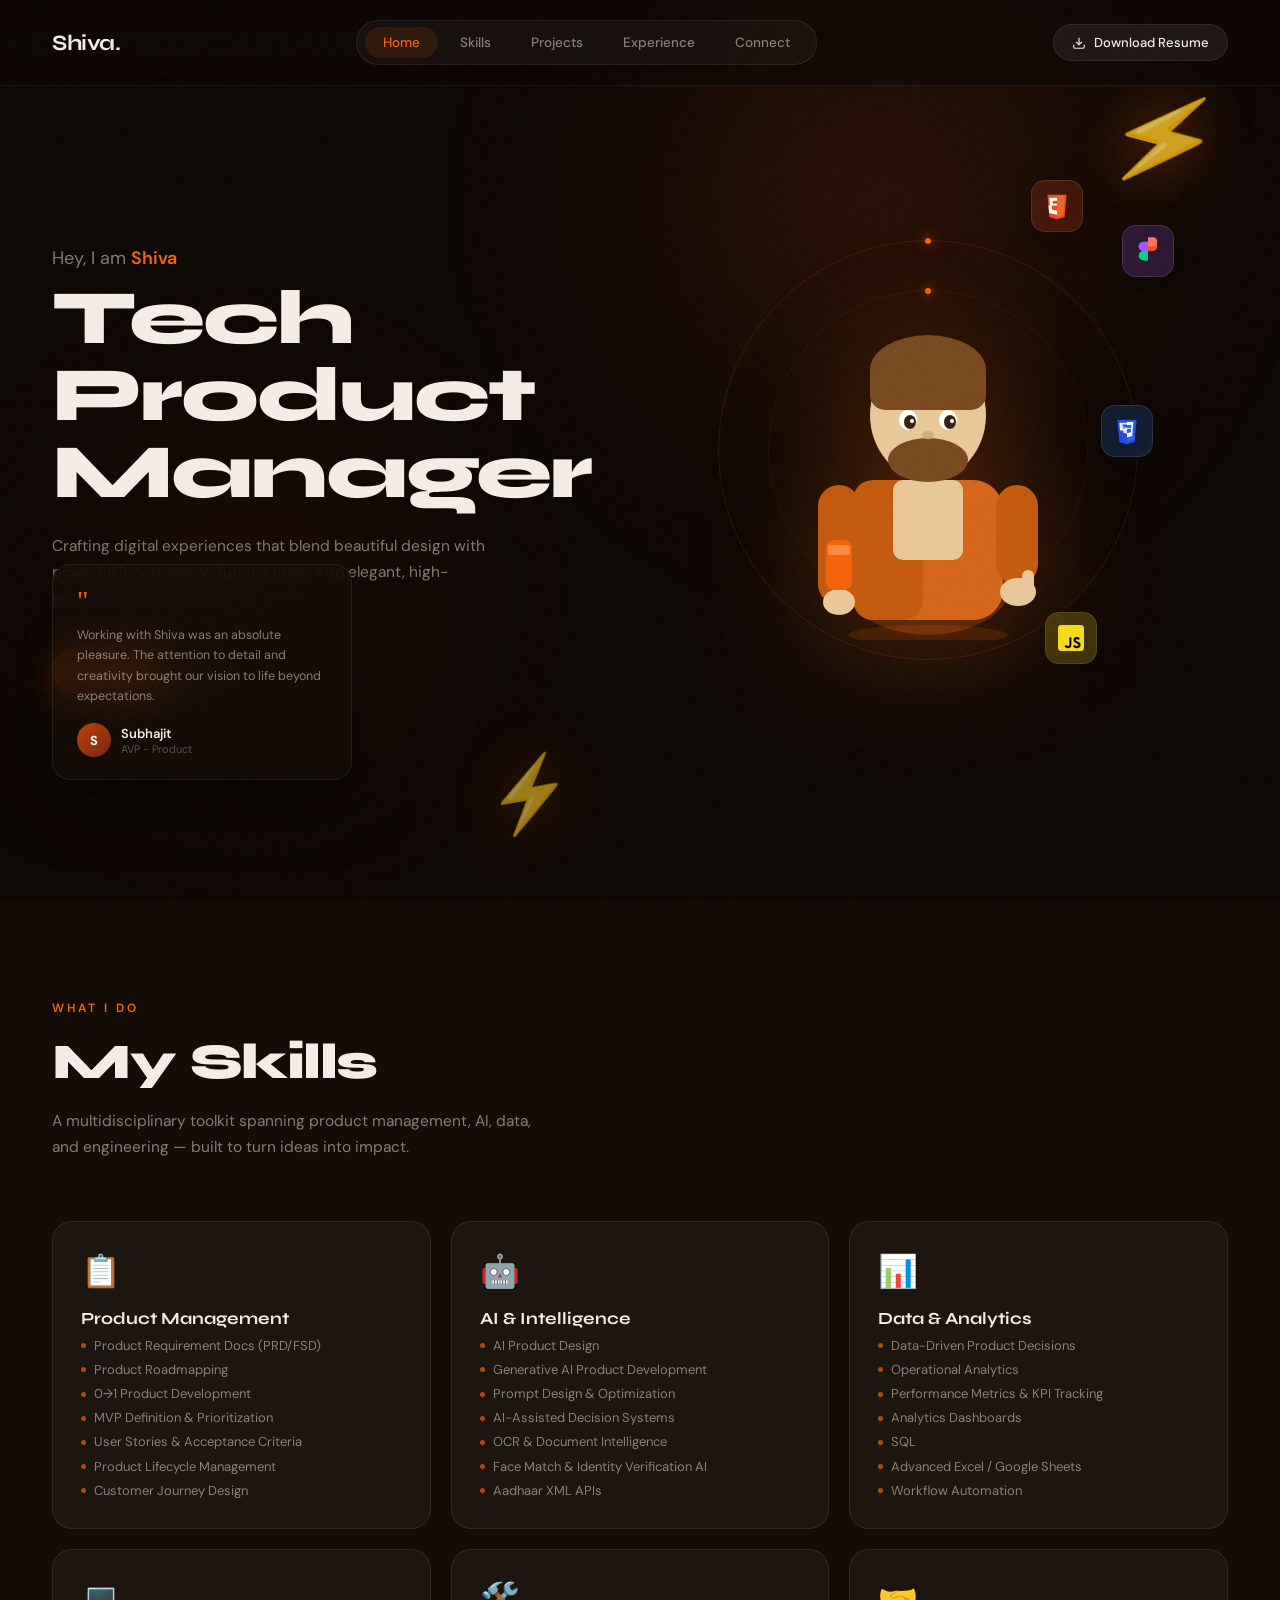
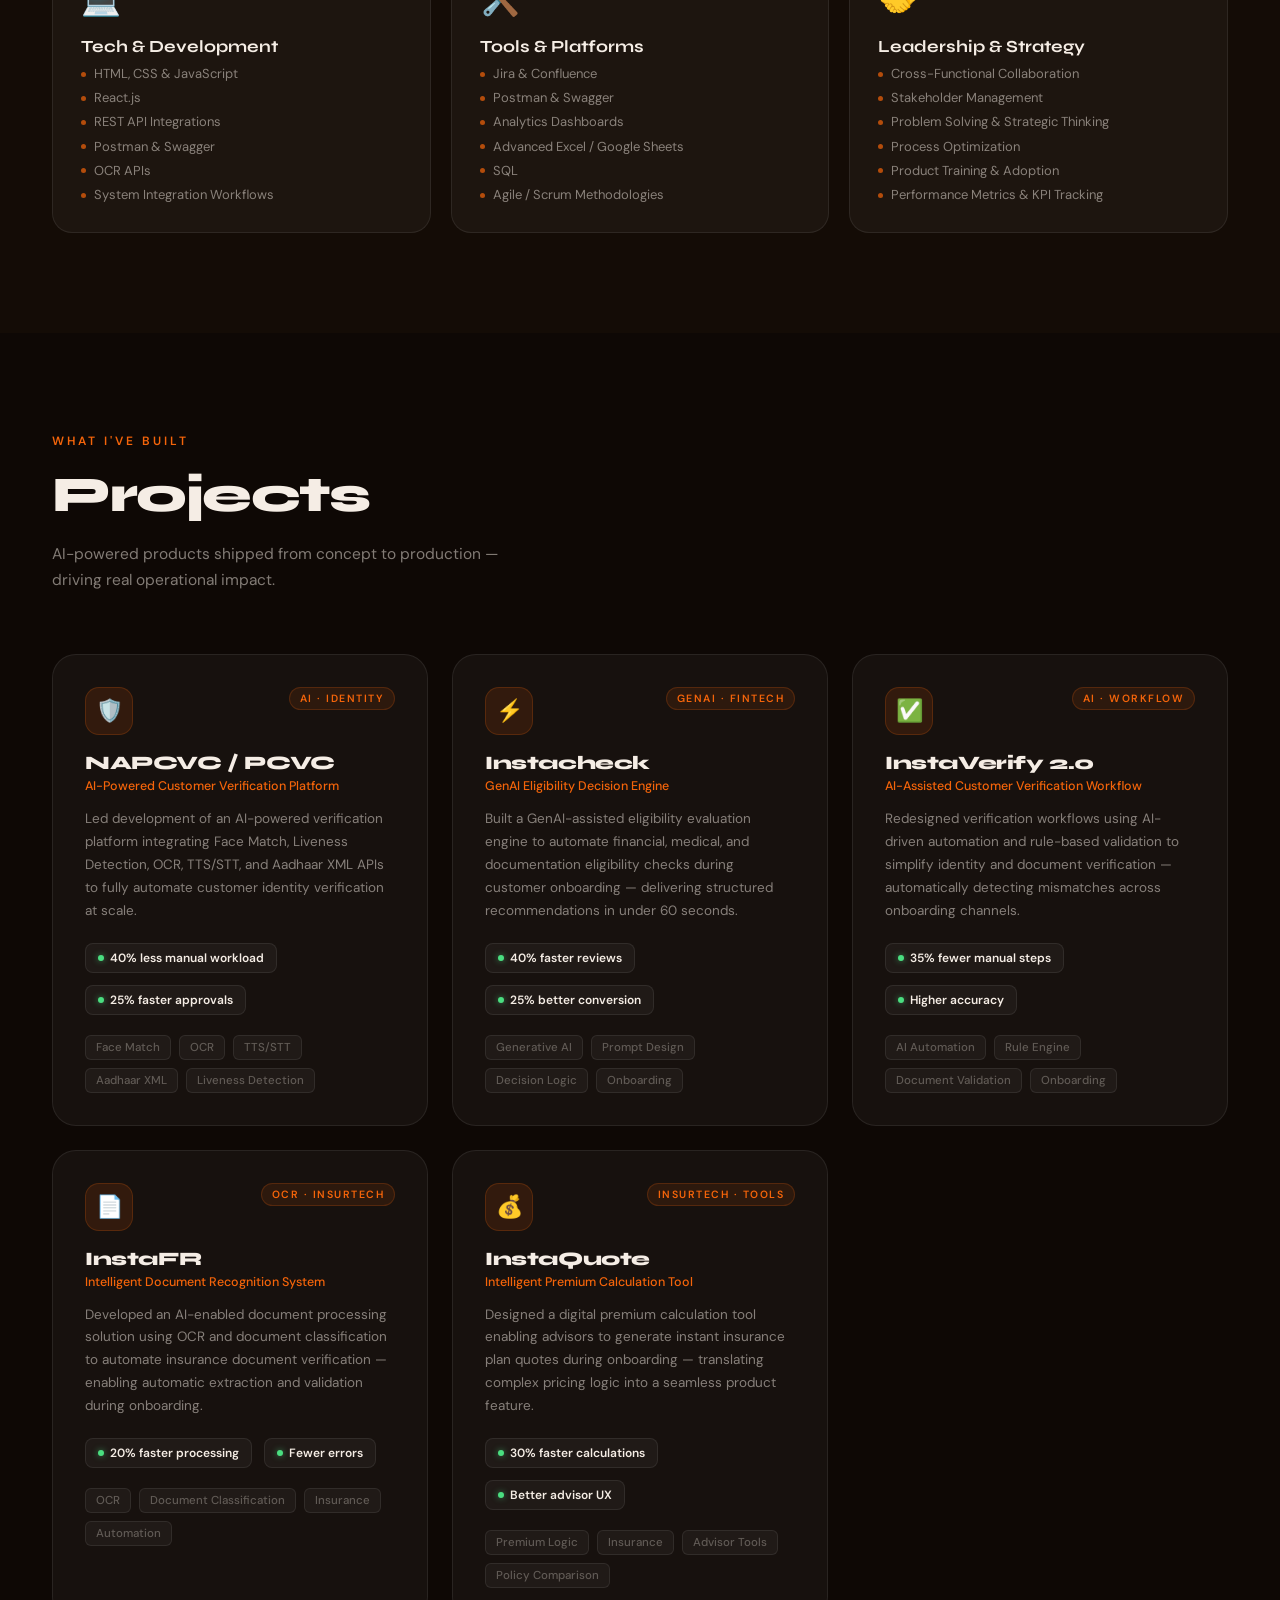
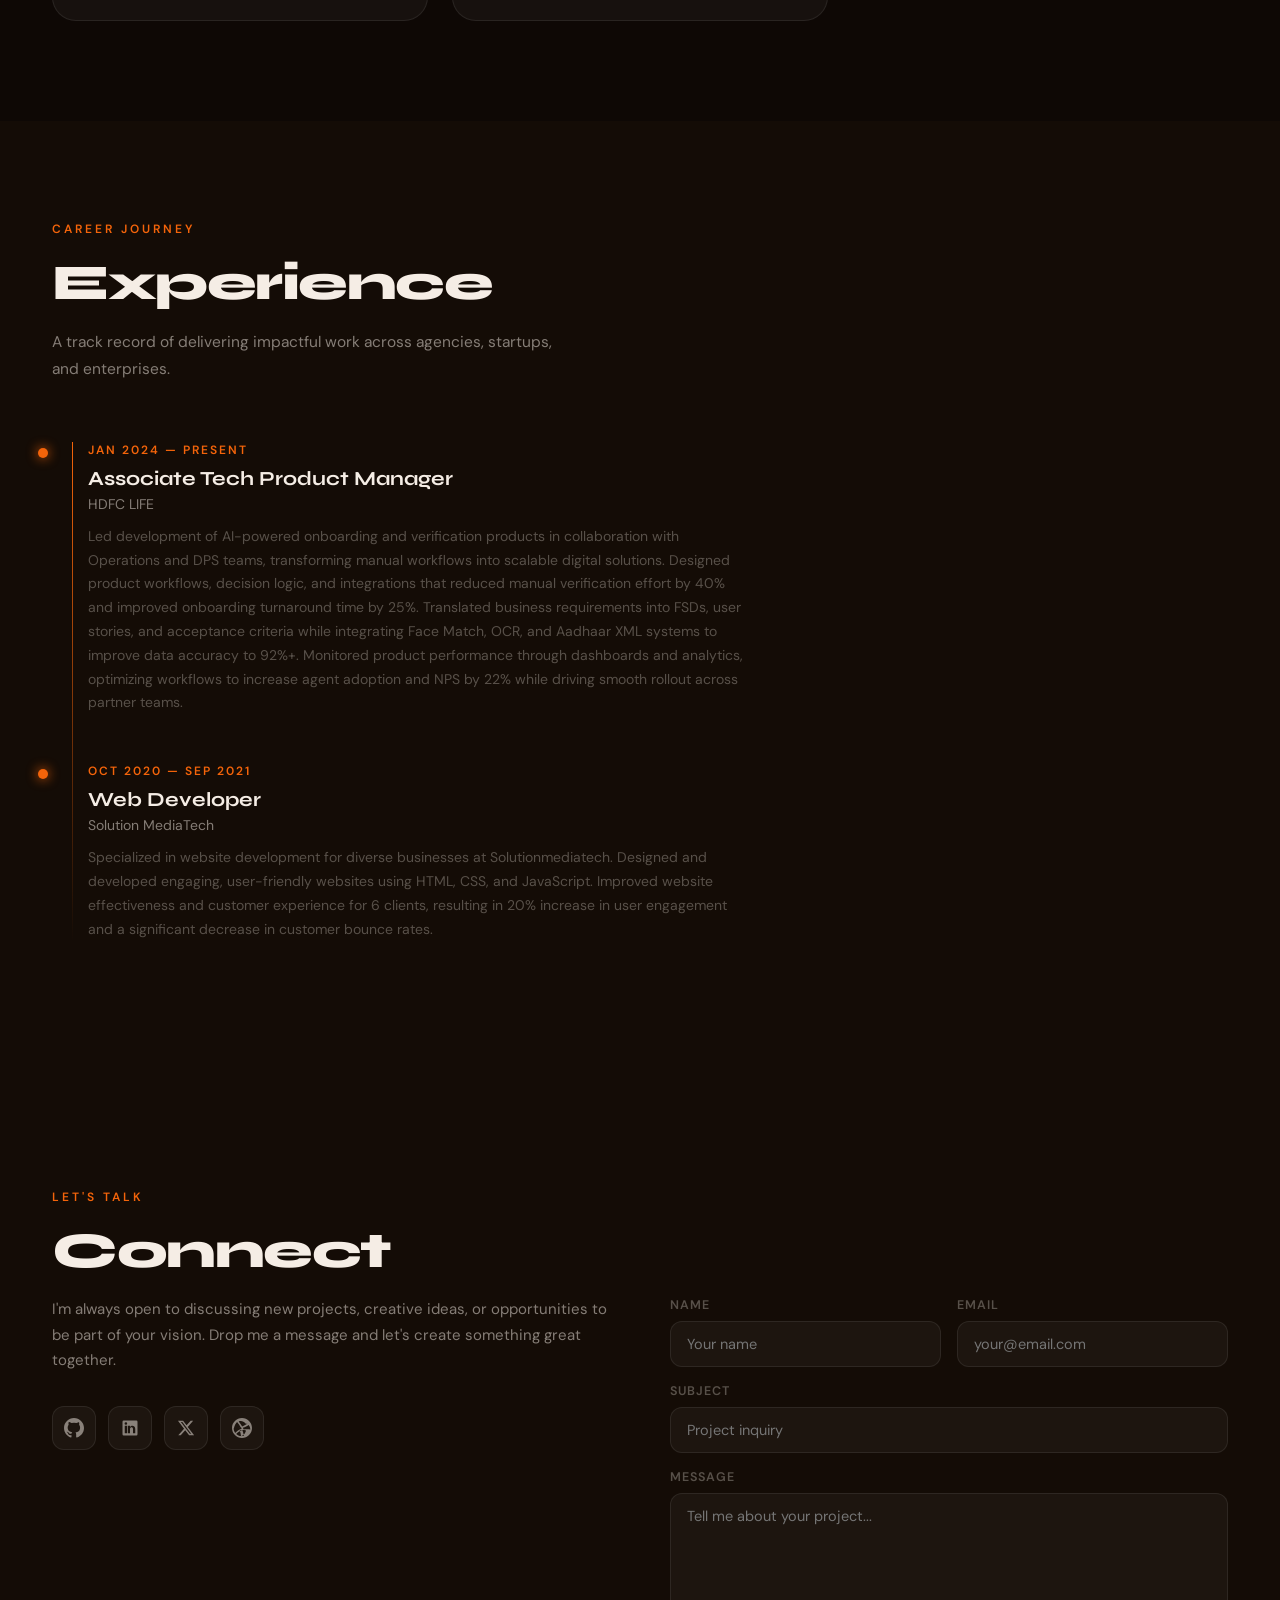
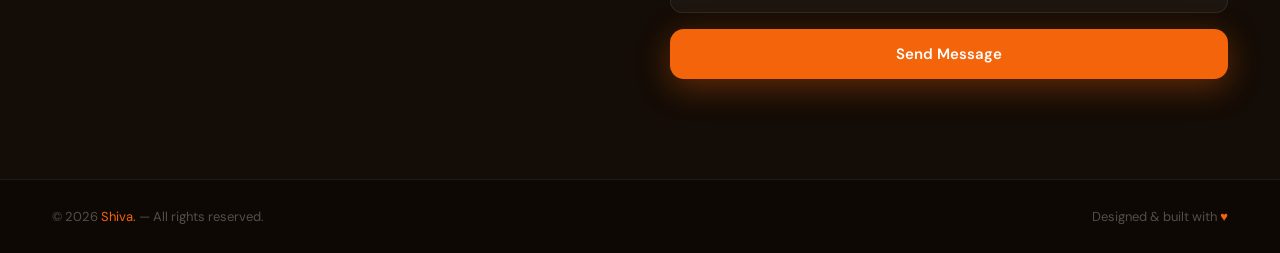
==== index.html @ 5d82338b "Updated green color theme" ====
<!DOCTYPE html>
<html lang="en">
<head>
<meta charset="UTF-8">
<meta name="viewport" content="width=device-width, initial-scale=1.0">
<title>Shiva — Tech Product Manager</title>
<link href="https://fonts.googleapis.com/css2?family=Syne:wght@400;500;600;700;800&family=DM+Sans:ital,wght@0,300;0,400;0,500;1,300&display=swap" rel="stylesheet">
<link rel="stylesheet" href="style.css">
</head>
<body>

<!-- BG Glows -->
<div class="bg-glow bg-glow-1"></div>
<div class="bg-glow bg-glow-2"></div>

<!-- NAV -->
<nav>
  <div class="nav-logo">Shiva.</div>
  <div class="nav-links">
    <a href="#home" class="active">Home</a>
    <a href="#skills">Skills</a>
    <a href="#projects">Projects</a>
    <a href="#experience">Experience</a>
    <a href="#connect">Connect</a>
  </div>
  <a href="#" class="nav-cta">
    <svg viewBox="0 0 24 24" fill="none" stroke="currentColor" stroke-width="2"><path d="M21 15v4a2 2 0 01-2 2H5a2 2 0 01-2-2v-4"/><polyline points="7 10 12 15 17 10"/><line x1="12" y1="15" x2="12" y2="3"/></svg>
    Download Resume
  </a>
</nav>

<!-- HERO -->
<section id="home">
  <div class="hero-content">
    <p class="hero-greeting">Hey, I am <span>Shiva</span></p>
    <h1 class="hero-title">Tech Product Manager<br></h1>
    <p class="hero-desc">Crafting digital experiences that blend beautiful design with powerful functionality. Turning ideas into elegant, high-performance web solutions.</p>
    <div class="hero-btns">
      <a href="#connect" class="btn-primary">Hire me</a>
      <a href="mailto:Shiva@example.com" class="btn-icon">
        <svg width="18" height="18" viewBox="0 0 24 24" fill="none" stroke="currentColor" stroke-width="2"><path d="M4 4h16c1.1 0 2 .9 2 2v12c0 1.1-.9 2-2 2H4c-1.1 0-2-.9-2-2V6c0-1.1.9-2 2-2z"/><polyline points="22,6 12,13 2,6"/></svg>
      </a>
    </div>
  </div>

  <!-- Testimonial -->
  <div class="testimonial-card">
    <div class="quote-icon">"</div>
    <p>Working with Shiva was an absolute pleasure. The attention to detail and creativity brought our vision to life beyond expectations.</p>
    <div class="testimonial-author">
      <div class="author-avatar">S</div>
      <div class="author-info">
        <div class="name">Subhajit</div>
        <div class="role">AVP - Product</div>
      </div>
    </div>
  </div>

  <!-- Visual Right Side -->
  <div class="hero-visual">
    <div class="avatar-ring"></div>
    <div class="avatar-ring avatar-ring-2"></div>

    <div class="tech-badge tech-html" title="HTML5">
      <svg width="28" height="28" viewBox="0 0 32 32" fill="none"><path d="M5 3l2.3 25.7L16 31l8.7-2.3L27 3H5z" fill="#E44D26"/><path d="M16 28.4l7-1.9 2-22.5H16v24.4z" fill="#F16529"/><path d="M16 13.5H11.2l-.3-3.5H16V6.5H7.2l.8 9h8v-2zm0 8l-5.8-1.6-.4-4.4H6.3l.7 8.5L16 26v-4.5z" fill="#fff"/></svg>
    </div>
    <div class="tech-badge tech-css" title="CSS3">
      <svg width="28" height="28" viewBox="0 0 32 32" fill="none"><path d="M5 3l2.3 25.7L16 31l8.7-2.3L27 3H5z" fill="#264DE4"/><path d="M16 28.4l7-1.9 2-22.5H16v24.4z" fill="#2965F1"/><path d="M16 13.5h4.8l-.4 4-4.4 1.2v4.5l5.8-1.6 1.5-16H16v3.5h4.8l.3 3.5H16v1.4z" fill="#fff"/><path d="M16 6.5H7.2l.8 9H16V12H11.2l-.3-3.5H16V6.5zm0 7H11.5l.4 4.4L16 19v-4l-4.4-1.2.4-4 1.2 4z" fill="#ebebeb"/></svg>
    </div>
    <div class="tech-badge tech-js" title="JavaScript">
      <svg width="26" height="26" viewBox="0 0 32 32" fill="none"><rect width="32" height="32" rx="4" fill="#F7DF1E"/><path d="M20.5 24.2c.6 1 1.4 1.7 2.7 1.7 1.2 0 1.9-.6 1.9-1.3 0-.9-.8-1.2-2-1.8l-.7-.3c-2-.9-3.3-2-3.3-4.2 0-2 1.6-3.6 4-3.6 1.7 0 3 .6 3.9 2.2l-2.1 1.4c-.5-.9-1-.9-1.8-.9-.8 0-1.3.5-1.3 1.1 0 .8.5 1.1 1.7 1.6l.7.3c2.3 1 3.6 2 3.6 4.3 0 2.4-1.9 3.8-4.4 3.8-2.5 0-4.1-1.2-4.9-2.8l2-1.5zm-9.8.2c.4.8.8 1.4 1.8 1.4.9 0 1.5-.4 1.5-1.8V15h2.5v9.2c0 3-1.8 4.3-4.3 4.3-2.3 0-3.7-1.2-4.3-2.7l2.8-1.1z" fill="#000"/></svg>
    </div>
    <div class="tech-badge tech-figma" title="Figma">
      <svg width="22" height="28" viewBox="0 0 38 57" fill="none"><path d="M19 28.5A9.5 9.5 0 1128.5 19 9.5 9.5 0 0119 28.5z" fill="#1ABCFE"/><path d="M9.5 47.5A9.5 9.5 0 019.5 28.5h9.5V47.5A9.5 9.5 0 019.5 47.5z" fill="#0ACF83"/><path d="M9.5 28.5A9.5 9.5 0 019.5 9.5h9.5V28.5H9.5z" fill="#A259FF"/><path d="M19 9.5h9.5a9.5 9.5 0 110 19H19V9.5z" fill="#F24E1E"/><path d="M19 .5h9.5a9.5 9.5 0 110 19H19V.5z" fill="#FF7262"/></svg>
    </div>

    <!-- SVG Person -->
    <div class="avatar-placeholder">
      <svg class="person-svg" viewBox="0 0 260 380" fill="none" xmlns="http://www.w3.org/2000/svg">
        <ellipse cx="130" cy="320" rx="85" ry="55" fill="#C45A10" opacity=".3"/>
        <rect x="55" y="220" width="150" height="140" rx="30" fill="#D4661A"/>
        <rect x="55" y="220" width="70" height="140" rx="20" fill="#C45A10"/>
        <rect x="95" y="220" width="70" height="80" rx="10" fill="#E8C89A"/>
        <ellipse cx="130" cy="155" rx="58" ry="65" fill="#E8C89A"/>
        <ellipse cx="130" cy="110" rx="58" ry="35" fill="#7A4A20"/>
        <rect x="72" y="100" width="116" height="50" rx="15" fill="#7A4A20"/>
        <ellipse cx="130" cy="200" rx="40" ry="22" fill="#7A4A20"/>
        <ellipse cx="110" cy="160" rx="9" ry="10" fill="#fff"/>
        <ellipse cx="150" cy="160" rx="9" ry="10" fill="#fff"/>
        <ellipse cx="112" cy="162" rx="6" ry="7" fill="#3A2010"/>
        <ellipse cx="152" cy="162" rx="6" ry="7" fill="#3A2010"/>
        <ellipse cx="114" cy="161" rx="2" ry="2" fill="#fff"/>
        <ellipse cx="154" cy="161" rx="2" ry="2" fill="#fff"/>
        <path d="M108 185 Q130 200 152 185" stroke="#7A4A20" stroke-width="3" stroke-linecap="round" fill="none"/>
        <ellipse cx="130" cy="175" rx="6" ry="4" fill="#D4A882"/>
        <rect x="20" y="225" width="42" height="120" rx="21" fill="#C45A10"/>
        <rect x="198" y="225" width="42" height="100" rx="21" fill="#C45A10"/>
        <ellipse cx="220" cy="332" rx="18" ry="14" fill="#E8C89A"/>
        <rect x="224" y="310" width="12" height="26" rx="6" fill="#E8C89A"/>
        <ellipse cx="41" cy="342" rx="16" ry="13" fill="#E8C89A"/>
        <rect x="28" y="280" width="26" height="50" rx="8" fill="#F4640A"/>
        <rect x="30" y="285" width="22" height="10" rx="3" fill="#FF8C45"/>
        <ellipse cx="130" cy="375" rx="80" ry="10" fill="rgba(244,100,10,0.15)"/>
      </svg>
    </div>
  </div>

  <!-- Lightning bolts -->
  <div class="bolt bolt-1">⚡</div>
  <div class="bolt bolt-2">⚡</div>
</section>

<!-- SKILLS -->
<section id="skills">
  <p class="section-label reveal">What I do</p>
  <h2 class="section-title reveal">My Skills</h2>
  <p class="section-desc reveal">A multidisciplinary toolkit spanning product management, AI, data, and engineering — built to turn ideas into impact.</p>

  <div class="skills-grid">

    <div class="skill-card reveal">
      <div class="skill-icon">📋</div>
      <div class="skill-name">Product Management</div>
      <ul class="skill-list">
        <li>Product Requirement Docs (PRD/FSD)</li>
        <li>Product Roadmapping</li>
        <li>0→1 Product Development</li>
        <li>MVP Definition &amp; Prioritization</li>
        <li>User Stories &amp; Acceptance Criteria</li>
        <li>Product Lifecycle Management</li>
        <li>Customer Journey Design</li>
      </ul>
    </div>

    <div class="skill-card reveal">
      <div class="skill-icon">🤖</div>
      <div class="skill-name">AI &amp; Intelligence</div>
      <ul class="skill-list">
        <li>AI Product Design</li>
        <li>Generative AI Product Development</li>
        <li>Prompt Design &amp; Optimization</li>
        <li>AI-Assisted Decision Systems</li>
        <li>OCR &amp; Document Intelligence</li>
        <li>Face Match &amp; Identity Verification AI</li>
        <li>Aadhaar XML APIs</li>
      </ul>
    </div>

    <div class="skill-card reveal">
      <div class="skill-icon">📊</div>
      <div class="skill-name">Data &amp; Analytics</div>
      <ul class="skill-list">
        <li>Data-Driven Product Decisions</li>
        <li>Operational Analytics</li>
        <li>Performance Metrics &amp; KPI Tracking</li>
        <li>Analytics Dashboards</li>
        <li>SQL</li>
        <li>Advanced Excel / Google Sheets</li>
        <li>Workflow Automation</li>
      </ul>
    </div>

    <div class="skill-card reveal">
      <div class="skill-icon">💻</div>
      <div class="skill-name">Tech &amp; Development</div>
      <ul class="skill-list">
        <li>HTML, CSS &amp; JavaScript</li>
        <li>React.js</li>
        <li>REST API Integrations</li>
        <li>Postman &amp; Swagger</li>
        <li>OCR APIs</li>
        <li>System Integration Workflows</li>
      </ul>
    </div>

    <div class="skill-card reveal">
      <div class="skill-icon">🛠️</div>
      <div class="skill-name">Tools &amp; Platforms</div>
      <ul class="skill-list">
        <li>Jira &amp; Confluence</li>
        <li>Postman &amp; Swagger</li>
        <li>Analytics Dashboards</li>
        <li>Advanced Excel / Google Sheets</li>
        <li>SQL</li>
        <li>Agile / Scrum Methodologies</li>
      </ul>
    </div>

    <div class="skill-card reveal">
      <div class="skill-icon">🤝</div>
      <div class="skill-name">Leadership &amp; Strategy</div>
      <ul class="skill-list">
        <li>Cross-Functional Collaboration</li>
        <li>Stakeholder Management</li>
        <li>Problem Solving &amp; Strategic Thinking</li>
        <li>Process Optimization</li>
        <li>Product Training &amp; Adoption</li>
        <li>Performance Metrics &amp; KPI Tracking</li>
      </ul>
    </div>

  </div>
</section>

<!-- PROJECTS -->
<section id="projects">
  <p class="section-label reveal">What I've built</p>
  <h2 class="section-title reveal">Projects</h2>
  <p class="section-desc reveal">AI-powered products shipped from concept to production — driving real operational impact.</p>

  <div class="projects-grid">

    <div class="project-card reveal">
      <div class="project-header">
        <div class="project-icon">🛡️</div>
        <span class="project-badge">AI · Identity</span>
      </div>
      <div class="project-name">NAPCVC / PCVC</div>
      <div class="project-tagline">AI-Powered Customer Verification Platform</div>
      <p class="project-desc">Led development of an AI-powered verification platform integrating Face Match, Liveness Detection, OCR, TTS/STT, and Aadhaar XML APIs to fully automate customer identity verification at scale.</p>
      <div class="project-metrics">
        <div class="metric"><span class="metric-dot"></span>40% less manual workload</div>
        <div class="metric"><span class="metric-dot"></span>25% faster approvals</div>
      </div>
      <div class="project-tags">
        <span class="project-tag">Face Match</span>
        <span class="project-tag">OCR</span>
        <span class="project-tag">TTS/STT</span>
        <span class="project-tag">Aadhaar XML</span>
        <span class="project-tag">Liveness Detection</span>
      </div>
    </div>

    <div class="project-card reveal">
      <div class="project-header">
        <div class="project-icon">⚡</div>
        <span class="project-badge">GenAI · FinTech</span>
      </div>
      <div class="project-name">Instacheck</div>
      <div class="project-tagline">GenAI Eligibility Decision Engine</div>
      <p class="project-desc">Built a GenAI-assisted eligibility evaluation engine to automate financial, medical, and documentation eligibility checks during customer onboarding — delivering structured recommendations in under 60 seconds.</p>
      <div class="project-metrics">
        <div class="metric"><span class="metric-dot"></span>40% faster reviews</div>
        <div class="metric"><span class="metric-dot"></span>25% better conversion</div>
      </div>
      <div class="project-tags">
        <span class="project-tag">Generative AI</span>
        <span class="project-tag">Prompt Design</span>
        <span class="project-tag">Decision Logic</span>
        <span class="project-tag">Onboarding</span>
      </div>
    </div>

    <div class="project-card reveal">
      <div class="project-header">
        <div class="project-icon">✅</div>
        <span class="project-badge">AI · Workflow</span>
      </div>
      <div class="project-name">InstaVerify 2.0</div>
      <div class="project-tagline">AI-Assisted Customer Verification Workflow</div>
      <p class="project-desc">Redesigned verification workflows using AI-driven automation and rule-based validation to simplify identity and document verification — automatically detecting mismatches across onboarding channels.</p>
      <div class="project-metrics">
        <div class="metric"><span class="metric-dot"></span>35% fewer manual steps</div>
        <div class="metric"><span class="metric-dot"></span>Higher accuracy</div>
      </div>
      <div class="project-tags">
        <span class="project-tag">AI Automation</span>
        <span class="project-tag">Rule Engine</span>
        <span class="project-tag">Document Validation</span>
        <span class="project-tag">Onboarding</span>
      </div>
    </div>

    <div class="project-card reveal">
      <div class="project-header">
        <div class="project-icon">📄</div>
        <span class="project-badge">OCR · InsurTech</span>
      </div>
      <div class="project-name">InstaFR</div>
      <div class="project-tagline">Intelligent Document Recognition System</div>
      <p class="project-desc">Developed an AI-enabled document processing solution using OCR and document classification to automate insurance document verification — enabling automatic extraction and validation during onboarding.</p>
      <div class="project-metrics">
        <div class="metric"><span class="metric-dot"></span>20% faster processing</div>
        <div class="metric"><span class="metric-dot"></span>Fewer errors</div>
      </div>
      <div class="project-tags">
        <span class="project-tag">OCR</span>
        <span class="project-tag">Document Classification</span>
        <span class="project-tag">Insurance</span>
        <span class="project-tag">Automation</span>
      </div>
    </div>

    <div class="project-card reveal">
      <div class="project-header">
        <div class="project-icon">💰</div>
        <span class="project-badge">InsurTech · Tools</span>
      </div>
      <div class="project-name">InstaQuote</div>
      <div class="project-tagline">Intelligent Premium Calculation Tool</div>
      <p class="project-desc">Designed a digital premium calculation tool enabling advisors to generate instant insurance plan quotes during onboarding — translating complex pricing logic into a seamless product feature.</p>
      <div class="project-metrics">
        <div class="metric"><span class="metric-dot"></span>30% faster calculations</div>
        <div class="metric"><span class="metric-dot"></span>Better advisor UX</div>
      </div>
      <div class="project-tags">
        <span class="project-tag">Premium Logic</span>
        <span class="project-tag">Insurance</span>
        <span class="project-tag">Advisor Tools</span>
        <span class="project-tag">Policy Comparison</span>
      </div>
    </div>

  </div>
</section>

<!-- EXPERIENCE -->
<section id="experience">
  <p class="section-label reveal">Career journey</p>
  <h2 class="section-title reveal">Experience</h2>
  <p class="section-desc reveal">A track record of delivering impactful work across agencies, startups, and enterprises.</p>

  <div class="timeline">

    <div class="timeline-item reveal">
      <div class="timeline-dot"></div>
      <div class="timeline-content">
        <div class="timeline-period">Jan 2024 — Present</div>
        <div class="timeline-role">Associate Tech Product Manager</div>
        <div class="timeline-company">HDFC LIFE</div>
        <div class="timeline-desc">Led development of AI-powered onboarding and verification products in collaboration with Operations and DPS teams, transforming manual workflows into scalable digital solutions. Designed product workflows, decision logic, and integrations that reduced manual verification effort by 40% and improved onboarding turnaround time by 25%. Translated business requirements into FSDs, user stories, and acceptance criteria while integrating Face Match, OCR, and Aadhaar XML systems to improve data accuracy to 92%+. Monitored product performance through dashboards and analytics, optimizing workflows to increase agent adoption and NPS by 22% while driving smooth rollout across partner teams.</div>
      </div>
    </div>

    <div class="timeline-item reveal">
      <div class="timeline-dot"></div>
      <div class="timeline-content">
        <div class="timeline-period">Oct 2020 — Sep 2021</div>
        <div class="timeline-role">Web Developer</div>
        <div class="timeline-company">Solution MediaTech</div>
        <div class="timeline-desc">Specialized in website development for diverse businesses at Solutionmediatech. Designed and developed engaging, user-friendly websites using HTML, CSS, and JavaScript. Improved website effectiveness and customer experience for 6 clients, resulting in 20% increase in user engagement and a significant decrease in customer bounce rates.</div>
      </div>
    </div>

  </div>
</section>

<!-- CONNECT -->
<section id="connect">
  <p class="section-label reveal">Let's talk</p>
  <h2 class="section-title reveal">Connect</h2>

  <div class="connect-grid">
    <div class="connect-info reveal">
      <p>I'm always open to discussing new projects, creative ideas, or opportunities to be part of your vision. Drop me a message and let's create something great together.</p>
      <div class="social-links">
        <a href="#" class="social-link" title="GitHub">
          <svg width="20" height="20" viewBox="0 0 24 24" fill="currentColor"><path d="M12 0C5.4 0 0 5.4 0 12c0 5.3 3.4 9.8 8.2 11.4.6.1.8-.3.8-.6v-2.2c-3.3.7-4-1.6-4-1.6-.5-1.4-1.3-1.8-1.3-1.8-1.1-.7.1-.7.1-.7 1.2.1 1.8 1.2 1.8 1.2 1.1 1.8 2.8 1.3 3.5 1 .1-.8.4-1.3.8-1.6-2.7-.3-5.5-1.3-5.5-5.9 0-1.3.5-2.4 1.2-3.2-.1-.3-.5-1.5.1-3.2 0 0 1-.3 3.3 1.2a11.5 11.5 0 016 0C17 4.7 18 5 18 5c.6 1.7.2 2.9.1 3.2.8.8 1.2 1.9 1.2 3.2 0 4.6-2.8 5.6-5.5 5.9.4.4.8 1.1.8 2.2v3.3c0 .3.2.7.8.6C20.6 21.8 24 17.3 24 12c0-6.6-5.4-12-12-12z"/></svg>
        </a>
        <a href="#" class="social-link" title="LinkedIn">
          <svg width="18" height="18" viewBox="0 0 24 24" fill="currentColor"><path d="M20.4 2H3.6A1.6 1.6 0 002 3.6v16.8A1.6 1.6 0 003.6 22h16.8a1.6 1.6 0 001.6-1.6V3.6A1.6 1.6 0 0020.4 2zM8 19H5V9h3v10zm-1.5-11.3a1.75 1.75 0 110-3.5 1.75 1.75 0 010 3.5zM19 19h-3v-5.6c0-3.4-4-3.1-4 0V19h-3V9h3v1.8C13 8 19 7.8 19 13.4V19z"/></svg>
        </a>
        <a href="#" class="social-link" title="Twitter/X">
          <svg width="18" height="18" viewBox="0 0 24 24" fill="currentColor"><path d="M18.244 2.25h3.308l-7.227 8.26 8.502 11.24H16.17l-5.214-6.817L4.99 21.75H1.68l7.73-8.835L1.254 2.25H8.08l4.713 6.231zm-1.161 17.52h1.833L7.084 4.126H5.117z"/></svg>
        </a>
        <a href="#" class="social-link" title="Dribbble">
          <svg width="20" height="20" viewBox="0 0 24 24" fill="currentColor"><path d="M12 0C5.4 0 0 5.4 0 12s5.4 12 12 12 12-5.4 12-12S18.6 0 12 0zm8 8.3c1.2 1.5 1.9 3.4 2 5.5-2.9-.6-5.6-.5-8 .1-.3-.7-.6-1.4-.9-2.1 2.8-1.1 5.2-2.6 6.9-3.5zm-1.4-1.4c-1.6.9-3.8 2.2-6.4 3.2C11 8 9.6 5.9 8 4.1 10.8 3 13.9 3.5 16.6 6.9zM6.1 4.9c1.7 1.9 3.1 4.1 4.3 6.3-3 .8-6 1.1-8.1 1.2.5-3 2-5.6 3.8-7.5zM2 12.4c2.3-.1 5.5-.5 8.8-1.4.3.6.5 1.2.8 1.8-3.2.9-5.9 2.8-7.8 5.1C2.6 16.5 2 14.5 2 12.4zm3 6.8c1.8-2.2 4.4-4 7.4-4.9.9 2.3 1.5 4.8 1.8 7.3C11 22 9 21.5 7.2 20.6l-2.2-1.4zm5.9 2.6c-.3-2.4-.9-4.8-1.7-7 2.3-.5 4.9-.5 7.6.2-.6 3.1-2.5 5.8-5.9 6.8z"/></svg>
        </a>
      </div>
    </div>

    <div class="contact-form reveal">
      <div class="form-row">
        <div class="form-group">
          <label>Name</label>
          <input type="text" placeholder="Your name">
        </div>
        <div class="form-group">
          <label>Email</label>
          <input type="email" placeholder="your@email.com">
        </div>
      </div>
      <div class="form-group">
        <label>Subject</label>
        <input type="text" placeholder="Project inquiry">
      </div>
      <div class="form-group">
        <label>Message</label>
        <textarea placeholder="Tell me about your project..."></textarea>
      </div>
      <button class="btn-primary" style="width:100%;padding:15px;font-size:15px;border-radius:14px;cursor:pointer" onclick="this.textContent='Message sent! ✓';this.style.background='#2d9e5e'">Send Message</button>
    </div>
  </div>
</section>

<!-- FOOTER -->
<footer>
  <p>© 2026 <span>Shiva.</span> — All rights reserved.</p>
  <p>Designed &amp; built with <span>♥</span></p>
</footer>

<script src="script.js"></script>
</body>
</html>
---- style.css ----
*, *::before, *::after { box-sizing: border-box; margin: 0; padding: 0; }

  :root {
    --orange: #F4640A;
    --orange-light: #FF8533;
    --orange-glow: rgba(244, 100, 10, 0.35);
    --bg: #0E0805;
    --bg2: #140C06;
    --bg3: #1A1008;
    --surface: rgba(255,255,255,0.04);
    --surface2: rgba(255,255,255,0.07);
    --border: rgba(255,255,255,0.08);
    --text: #F5EDE5;
    --muted: rgba(245, 237, 229, 0.5);
    --muted2: rgba(245, 237, 229, 0.3);
  }

  html { scroll-behavior: smooth; }

  body {
    font-family: 'DM Sans', sans-serif;
    background: var(--bg);
    color: var(--text);
    min-height: 100vh;
    overflow-x: hidden;
  }

  /* ── NOISE OVERLAY ── */
  body::before {
    content: '';
    position: fixed; inset: 0;
    background-image: url("data:image/svg+xml,%3Csvg viewBox='0 0 200 200' xmlns='http://www.w3.org/2000/svg'%3E%3Cfilter id='n'%3E%3CfeTurbulence type='fractalNoise' baseFrequency='0.75' numOctaves='4' stitchTiles='stitch'/%3E%3C/filter%3E%3Crect width='100%25' height='100%25' filter='url(%23n)' opacity='0.03'/%3E%3C/svg%3E");
    pointer-events: none; z-index: 1000; opacity: .4;
  }

  /* ── RADIAL BG GLOW ── */
  .bg-glow {
    position: fixed;
    border-radius: 50%;
    filter: blur(100px);
    pointer-events: none;
    z-index: 0;
  }
  .bg-glow-1 {
    width: 600px; height: 600px;
    background: radial-gradient(circle, rgba(180,60,5,0.25) 0%, transparent 70%);
    top: -100px; right: 100px;
  }
  .bg-glow-2 {
    width: 400px; height: 400px;
    background: radial-gradient(circle, rgba(244,100,10,0.12) 0%, transparent 70%);
    bottom: 100px; left: 50px;
  }

  /* ── NAVBAR ── */
  nav {
    position: fixed; top: 0; left: 0; right: 0;
    display: flex; align-items: center; justify-content: space-between;
    padding: 20px 52px;
    z-index: 100;
    backdrop-filter: blur(20px);
    background: rgba(14,8,5,0.6);
    border-bottom: 1px solid var(--border);
  }

  .nav-logo {
    font-family: 'Syne', sans-serif;
    font-size: 22px; font-weight: 700;
    color: var(--text); letter-spacing: -0.5px;
  }

  .nav-links {
    display: flex; align-items: center;
    gap: 4px;
    background: var(--surface);
    border: 1px solid var(--border);
    border-radius: 50px;
    padding: 6px 8px;
  }

  .nav-links a {
    font-size: 13.5px; font-weight: 500;
    color: var(--muted);
    text-decoration: none;
    padding: 7px 18px;
    border-radius: 50px;
    transition: all .25s ease;
  }
  .nav-links a:hover { color: var(--text); }
  .nav-links a.active {
    color: var(--orange);
    background: rgba(244,100,10,0.12);
  }

  .nav-cta {
    display: flex; align-items: center; gap: 8px;
    background: var(--surface2);
    border: 1px solid var(--border);
    border-radius: 50px;
    padding: 9px 18px;
    font-size: 13px; font-weight: 500;
    color: var(--text);
    cursor: pointer; text-decoration: none;
    transition: all .25s;
  }
  .nav-cta:hover { background: rgba(244,100,10,0.15); border-color: var(--orange); }
  .nav-cta svg { width: 14px; height: 14px; }

  /* ── HERO ── */
  #home {
    position: relative;
    min-height: 100vh;
    display: flex; align-items: center;
    padding: 100px 52px 60px;
    overflow: hidden;
  }

  .hero-content {
    position: relative; z-index: 2;
    max-width: 580px;
    animation: fadeUp .8s ease both;
  }

  .hero-greeting {
    font-size: 18px; font-weight: 400;
    color: var(--muted);
    margin-bottom: 10px;
    opacity: 0; animation: fadeUp .7s .2s ease forwards;
  }
  .hero-greeting span { color: var(--orange); font-weight: 600; }

  .hero-title {
    font-family: 'Syne', sans-serif;
    font-size: clamp(48px, 6vw, 80px);
    font-weight: 800;
    line-height: 1.0;
    letter-spacing: -2px;
    color: var(--text);
    margin-bottom: 22px;
    opacity: 0; animation: fadeUp .7s .35s ease forwards;
  }

  .hero-desc {
    font-size: 15.5px; color: var(--muted);
    line-height: 1.7; max-width: 440px;
    margin-bottom: 36px;
    opacity: 0; animation: fadeUp .7s .5s ease forwards;
  }

  .hero-btns {
    display: flex; align-items: center; gap: 14px;
    opacity: 0; animation: fadeUp .7s .65s ease forwards;
  }

  .btn-primary {
    background: var(--orange);
    color: #fff;
    font-family: 'DM Sans', sans-serif;
    font-size: 15px; font-weight: 600;
    padding: 13px 30px;
    border-radius: 50px; border: none;
    cursor: pointer; text-decoration: none;
    transition: all .25s;
    box-shadow: 0 8px 32px rgba(244,100,10,0.35);
  }
  .btn-primary:hover {
    background: var(--orange-light);
    box-shadow: 0 12px 40px rgba(244,100,10,0.5);
    transform: translateY(-2px);
  }

  .btn-icon {
    width: 46px; height: 46px;
    display: flex; align-items: center; justify-content: center;
    background: var(--surface2);
    border: 1px solid var(--border);
    border-radius: 50%;
    cursor: pointer; text-decoration: none; color: var(--text);
    transition: all .25s;
  }
  .btn-icon:hover { border-color: var(--orange); color: var(--orange); transform: translateY(-2px); }

  /* ── TESTIMONIAL CARD ── */
  .testimonial-card {
    position: absolute;
    bottom: 120px; left: 52px;
    background: rgba(20,12,6,0.85);
    border: 1px solid var(--border);
    backdrop-filter: blur(20px);
    border-radius: 18px;
    padding: 22px 24px;
    max-width: 300px;
    z-index: 3;
    opacity: 0; animation: fadeUp .7s 1s ease forwards;
    box-shadow: 0 20px 60px rgba(0,0,0,0.5);
  }

  .testimonial-card .quote-icon {
    color: var(--orange); font-size: 28px;
    line-height: 1; margin-bottom: 10px;
    font-family: Georgia, serif;
  }

  .testimonial-card p {
    font-size: 12.5px; color: var(--muted);
    line-height: 1.65; margin-bottom: 16px;
  }

  .testimonial-author {
    display: flex; align-items: center; gap: 10px;
  }

  .author-avatar {
    width: 34px; height: 34px; border-radius: 50%;
    background: linear-gradient(135deg, #b84010, #7a2a0a);
    display: flex; align-items: center; justify-content: center;
    font-size: 13px; font-weight: 700; color: #fff;
    flex-shrink: 0;
  }

  .author-info .name {
    font-size: 13px; font-weight: 600; color: var(--text);
  }
  .author-info .role {
    font-size: 11px; color: var(--muted2);
  }

  /* ── HERO 3D VISUAL AREA ── */
  .hero-visual {
    position: absolute;
    right: 0; top: 0; bottom: 0;
    width: 55%;
    z-index: 1;
    display: flex; align-items: center; justify-content: center;
  }

  .avatar-ring {
    position: absolute;
    width: 420px; height: 420px;
    border-radius: 50%;
    border: 1px solid rgba(244,100,10,0.15);
    animation: spin 20s linear infinite;
  }
  .avatar-ring::before {
    content: '';
    position: absolute;
    top: -3px; left: 50%;
    transform: translateX(-50%);
    width: 6px; height: 6px;
    border-radius: 50%;
    background: var(--orange);
    box-shadow: 0 0 12px var(--orange);
  }

  .avatar-ring-2 {
    width: 320px; height: 320px;
    border: 1px solid rgba(244,100,10,0.08);
    animation: spin 15s linear infinite reverse;
  }

  .avatar-placeholder {
    width: 260px; height: 380px;
    position: relative;
    display: flex; align-items: flex-end; justify-content: center;
  }

  /* Person silhouette SVG */
  .person-svg {
    width: 100%; height: 100%;
    filter: drop-shadow(0 20px 60px rgba(244,100,10,0.3));
  }

  /* Floating tech icons */
  .tech-badge {
    position: absolute;
    width: 52px; height: 52px;
    border-radius: 14px;
    display: flex; align-items: center; justify-content: center;
    font-size: 24px;
    backdrop-filter: blur(10px);
    border: 1px solid rgba(255,255,255,0.1);
    box-shadow: 0 8px 32px rgba(0,0,0,0.4);
    animation: float 3s ease-in-out infinite;
  }

  .tech-html { background: rgba(228,77,38,0.2); top: 20%; right: 28%; animation-delay: 0s; }
  .tech-css  { background: rgba(38,117,228,0.2); top: 45%; right: 18%; animation-delay: .7s; }
  .tech-js   { background: rgba(247,223,30,0.2); top: 68%; right: 26%; animation-delay: 1.4s; }
  .tech-figma{ background: rgba(162,89,255,0.2); top: 25%; right: 15%; animation-delay: .4s; }

  /* ── LIGHTNING BOLTS ── */
  .bolt {
    position: absolute;
    font-size: 90px;
    filter: drop-shadow(0 0 30px rgba(244,100,10,0.6));
    animation: pulse 2.5s ease-in-out infinite;
    user-select: none;
  }
  .bolt-1 { top: 80px; right: 60px; transform: rotate(15deg); animation-delay: 0s; opacity: .8; }
  .bolt-2 { bottom: 60px; left: 38%; transform: rotate(-10deg); animation-delay: 1.2s; opacity: .6; font-size: 70px; }

  /* ── SECTIONS ── */
  section {
    position: relative; z-index: 2;
    padding: 100px 52px;
  }

  .section-label {
    font-size: 12px; font-weight: 600;
    letter-spacing: 3px; text-transform: uppercase;
    color: var(--orange); margin-bottom: 16px;
  }

  .section-title {
    font-family: 'Syne', sans-serif;
    font-size: clamp(32px, 4vw, 50px);
    font-weight: 800; letter-spacing: -1.5px;
    color: var(--text); margin-bottom: 16px;
  }

  .section-desc {
    font-size: 15.5px; color: var(--muted);
    max-width: 500px; line-height: 1.7;
    margin-bottom: 60px;
  }

  /* ── SKILLS ── */
  #skills { background: var(--bg2); }

  .skills-grid {
    display: grid;
    grid-template-columns: repeat(auto-fill, minmax(280px, 1fr));
    gap: 20px;
  }

  .skill-card {
    background: var(--surface);
    border: 1px solid var(--border);
    border-radius: 20px;
    padding: 28px;
    transition: all .3s ease;
    cursor: default;
  }
  .skill-card:hover {
    border-color: rgba(244,100,10,0.4);
    background: rgba(244,100,10,0.05);
    transform: translateY(-4px);
    box-shadow: 0 20px 60px rgba(244,100,10,0.1);
  }

  .skill-icon {
    font-size: 32px; margin-bottom: 16px;
  }

  .skill-name {
    font-family: 'Syne', sans-serif;
    font-size: 17px; font-weight: 700;
    color: var(--text); margin-bottom: 8px;
  }

  .skill-list {
    list-style: none; padding: 0; margin: 0;
    display: flex; flex-direction: column; gap: 6px;
  }

  .skill-list li {
    font-size: 13px; color: var(--muted);
    display: flex; align-items: center; gap: 8px;
    line-height: 1.4;
  }

  .skill-list li::before {
    content: '';
    width: 5px; height: 5px;
    border-radius: 50%;
    background: var(--orange);
    opacity: 0.7;
    flex-shrink: 0;
  }

  .skill-desc {
    font-size: 13px; color: var(--muted); line-height: 1.6;
    margin-bottom: 16px;
  }

  /* ── PROJECTS ── */
  #projects { background: var(--bg); }

  .projects-grid {
    display: grid;
    grid-template-columns: repeat(auto-fill, minmax(340px, 1fr));
    gap: 24px;
  }

  .project-card {
    background: var(--surface);
    border: 1px solid var(--border);
    border-radius: 24px;
    padding: 32px;
    transition: all .35s ease;
    position: relative;
    overflow: hidden;
    cursor: default;
  }

  .project-card::before {
    content: '';
    position: absolute;
    top: 0; left: 0; right: 0;
    height: 2px;
    background: linear-gradient(90deg, var(--orange), var(--orange-light), transparent);
    opacity: 0;
    transition: opacity .35s;
  }

  .project-card:hover {
    border-color: rgba(244,100,10,0.35);
    background: rgba(244,100,10,0.04);
    transform: translateY(-6px);
    box-shadow: 0 24px 60px rgba(244,100,10,0.12);
  }

  .project-card:hover::before { opacity: 1; }

  .project-header {
    display: flex; align-items: flex-start;
    justify-content: space-between;
    gap: 12px;
    margin-bottom: 16px;
  }

  .project-icon {
    width: 48px; height: 48px;
    border-radius: 14px;
    background: rgba(244,100,10,0.12);
    border: 1px solid rgba(244,100,10,0.2);
    display: flex; align-items: center; justify-content: center;
    font-size: 22px; flex-shrink: 0;
  }

  .project-badge {
    font-size: 10.5px; font-weight: 600;
    letter-spacing: 1.5px; text-transform: uppercase;
    color: var(--orange);
    background: rgba(244,100,10,0.1);
    border: 1px solid rgba(244,100,10,0.2);
    padding: 4px 10px; border-radius: 50px;
    white-space: nowrap;
    align-self: flex-start;
  }

  .project-name {
    font-family: 'Syne', sans-serif;
    font-size: 19px; font-weight: 800;
    color: var(--text); letter-spacing: -0.4px;
    margin-bottom: 4px;
  }

  .project-tagline {
    font-size: 12.5px; color: var(--orange);
    font-weight: 500; margin-bottom: 14px;
  }

  .project-desc {
    font-size: 13.5px; color: var(--muted);
    line-height: 1.7; margin-bottom: 20px;
  }

  .project-metrics {
    display: flex; gap: 12px; flex-wrap: wrap;
    margin-bottom: 20px;
  }

  .metric {
    display: flex; align-items: center; gap: 6px;
    background: rgba(255,255,255,0.04);
    border: 1px solid var(--border);
    border-radius: 8px;
    padding: 6px 12px;
    font-size: 12px; font-weight: 600;
    color: var(--text);
  }

  .metric-dot {
    width: 6px; height: 6px; border-radius: 50%;
    background: #4ade80;
    box-shadow: 0 0 6px rgba(74,222,128,0.6);
    flex-shrink: 0;
  }

  .project-tags {
    display: flex; flex-wrap: wrap; gap: 8px;
  }

  .project-tag {
    font-size: 11.5px; font-weight: 500;
    color: var(--muted2);
    background: var(--surface);
    border: 1px solid var(--border);
    padding: 4px 10px; border-radius: 6px;
    transition: all .2s;
  }

  .project-card:hover .project-tag {
    border-color: rgba(244,100,10,0.2);
    color: var(--muted);
  }

  /* ── EXPERIENCE ── */
  #experience { background: var(--bg2); }

  .timeline {
    position: relative;
    max-width: 700px;
  }
  .timeline::before {
    content: '';
    position: absolute;
    left: 20px; top: 0; bottom: 0;
    width: 1px;
    background: linear-gradient(to bottom, var(--orange), transparent);
  }

  .timeline-item {
    display: flex; gap: 28px;
    margin-bottom: 48px;
    padding-left: 16px;
    animation: fadeUp .6s ease both;
  }

  .timeline-dot {
    width: 10px; height: 10px;
    border-radius: 50%;
    background: var(--orange);
    box-shadow: 0 0 12px var(--orange);
    flex-shrink: 0;
    margin-top: 6px;
    position: relative;
    left: -30px;
  }

  .timeline-content {
    flex: 1; margin-left: -18px;
  }

  .timeline-period {
    font-size: 12px; font-weight: 600;
    letter-spacing: 2px; text-transform: uppercase;
    color: var(--orange); margin-bottom: 8px;
  }

  .timeline-role {
    font-family: 'Syne', sans-serif;
    font-size: 20px; font-weight: 700;
    color: var(--text); margin-bottom: 4px;
  }

  .timeline-company {
    font-size: 14px; color: var(--muted);
    margin-bottom: 12px;
  }

  .timeline-desc {
    font-size: 14px; color: var(--muted2);
    line-height: 1.7;
  }

  /* ── CONNECT ── */
  #connect { background: var(--bg2); }

  .connect-grid {
    display: grid;
    grid-template-columns: 1fr 1fr;
    gap: 60px;
    align-items: start;
  }

  .connect-info p {
    font-size: 15px; color: var(--muted); line-height: 1.7;
    margin-bottom: 32px;
  }

  .social-links {
    display: flex; gap: 12px;
  }

  .social-link {
    width: 44px; height: 44px;
    border-radius: 12px;
    background: var(--surface);
    border: 1px solid var(--border);
    display: flex; align-items: center; justify-content: center;
    color: var(--muted); text-decoration: none;
    transition: all .25s;
    font-size: 18px;
  }
  .social-link:hover {
    border-color: var(--orange);
    color: var(--orange);
    background: rgba(244,100,10,0.1);
    transform: translateY(-3px);
  }

  .contact-form {
    display: flex; flex-direction: column; gap: 16px;
  }

  .form-row { display: flex; gap: 16px; }
  .form-row .form-group { flex: 1; }

  .form-group { display: flex; flex-direction: column; gap: 8px; }

  .form-group label {
    font-size: 12.5px; font-weight: 600;
    letter-spacing: 1px; text-transform: uppercase;
    color: var(--muted2);
  }

  .form-group input,
  .form-group textarea {
    background: var(--surface);
    border: 1px solid var(--border);
    border-radius: 12px;
    padding: 13px 16px;
    color: var(--text);
    font-family: 'DM Sans', sans-serif;
    font-size: 14.5px;
    outline: none;
    transition: border .25s;
    resize: none;
  }
  .form-group input:focus,
  .form-group textarea:focus {
    border-color: var(--orange);
    box-shadow: 0 0 0 3px rgba(244,100,10,0.12);
  }
  .form-group textarea { min-height: 120px; }

  /* ── FOOTER ── */
  footer {
    border-top: 1px solid var(--border);
    padding: 28px 52px;
    display: flex; align-items: center; justify-content: space-between;
    position: relative; z-index: 2;
  }

  footer p { font-size: 13px; color: var(--muted2); }
  footer span { color: var(--orange); }

  /* ── ANIMATIONS ── */
  @keyframes fadeUp {
    from { opacity: 0; transform: translateY(24px); }
    to   { opacity: 1; transform: translateY(0); }
  }

  @keyframes float {
    0%, 100% { transform: translateY(0px) rotate(0deg); }
    50%       { transform: translateY(-10px) rotate(3deg); }
  }

  @keyframes spin {
    from { transform: rotate(0deg); }
    to   { transform: rotate(360deg); }
  }

  @keyframes pulse {
    0%, 100% { opacity: .8; transform: scale(1) rotate(15deg); }
    50%       { opacity: 1; transform: scale(1.06) rotate(15deg); }
  }

  /* ── SCROLL REVEAL ── */
  .reveal {
    opacity: 0; transform: translateY(30px);
    transition: all .8s cubic-bezier(.16,1,.3,1);
  }
  .reveal.visible {
    opacity: 1; transform: translateY(0);
  }

  /* ── RESPONSIVE ── */
  @media (max-width: 900px) {
    nav { padding: 16px 24px; }
    #home { padding: 100px 24px 60px; }
    .hero-visual { display: none; }
    section { padding: 80px 24px; }
    .connect-grid { grid-template-columns: 1fr; gap: 40px; }
    footer { padding: 24px; flex-direction: column; gap: 8px; text-align: center; }
  }
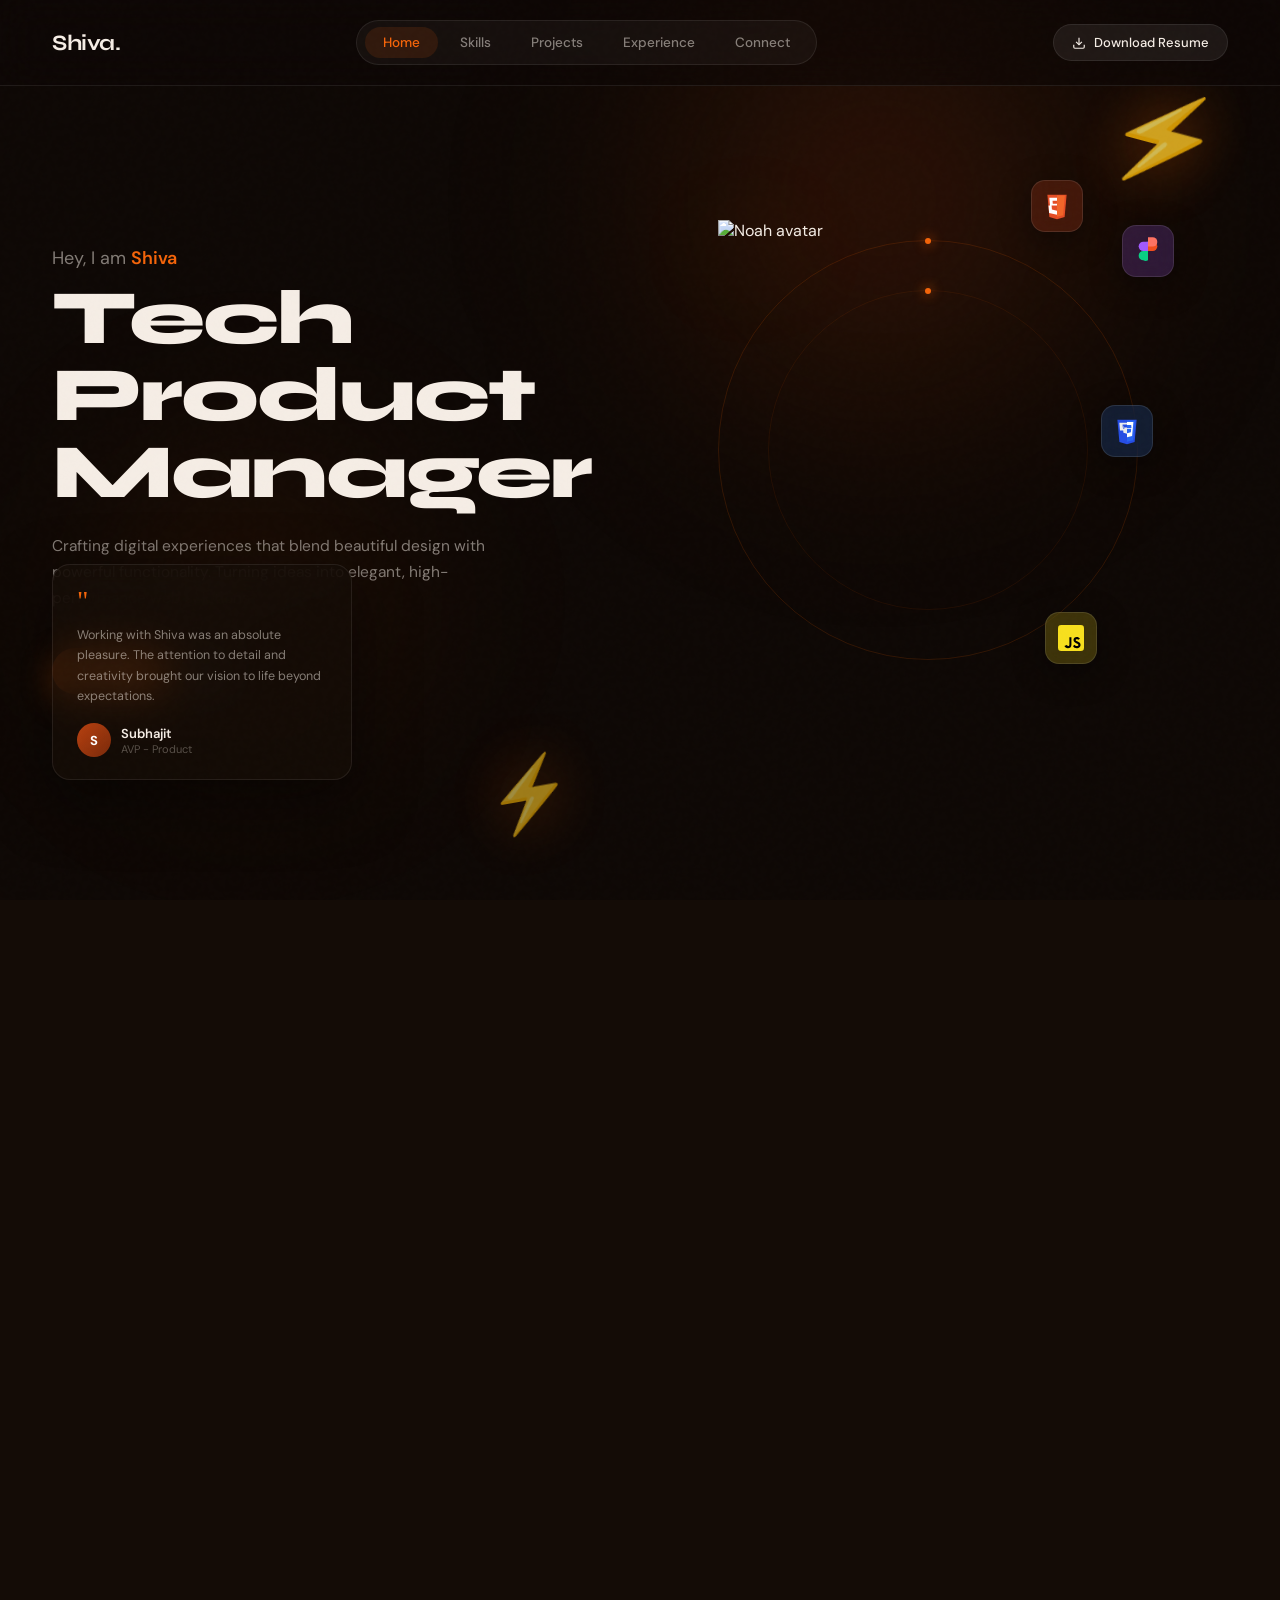
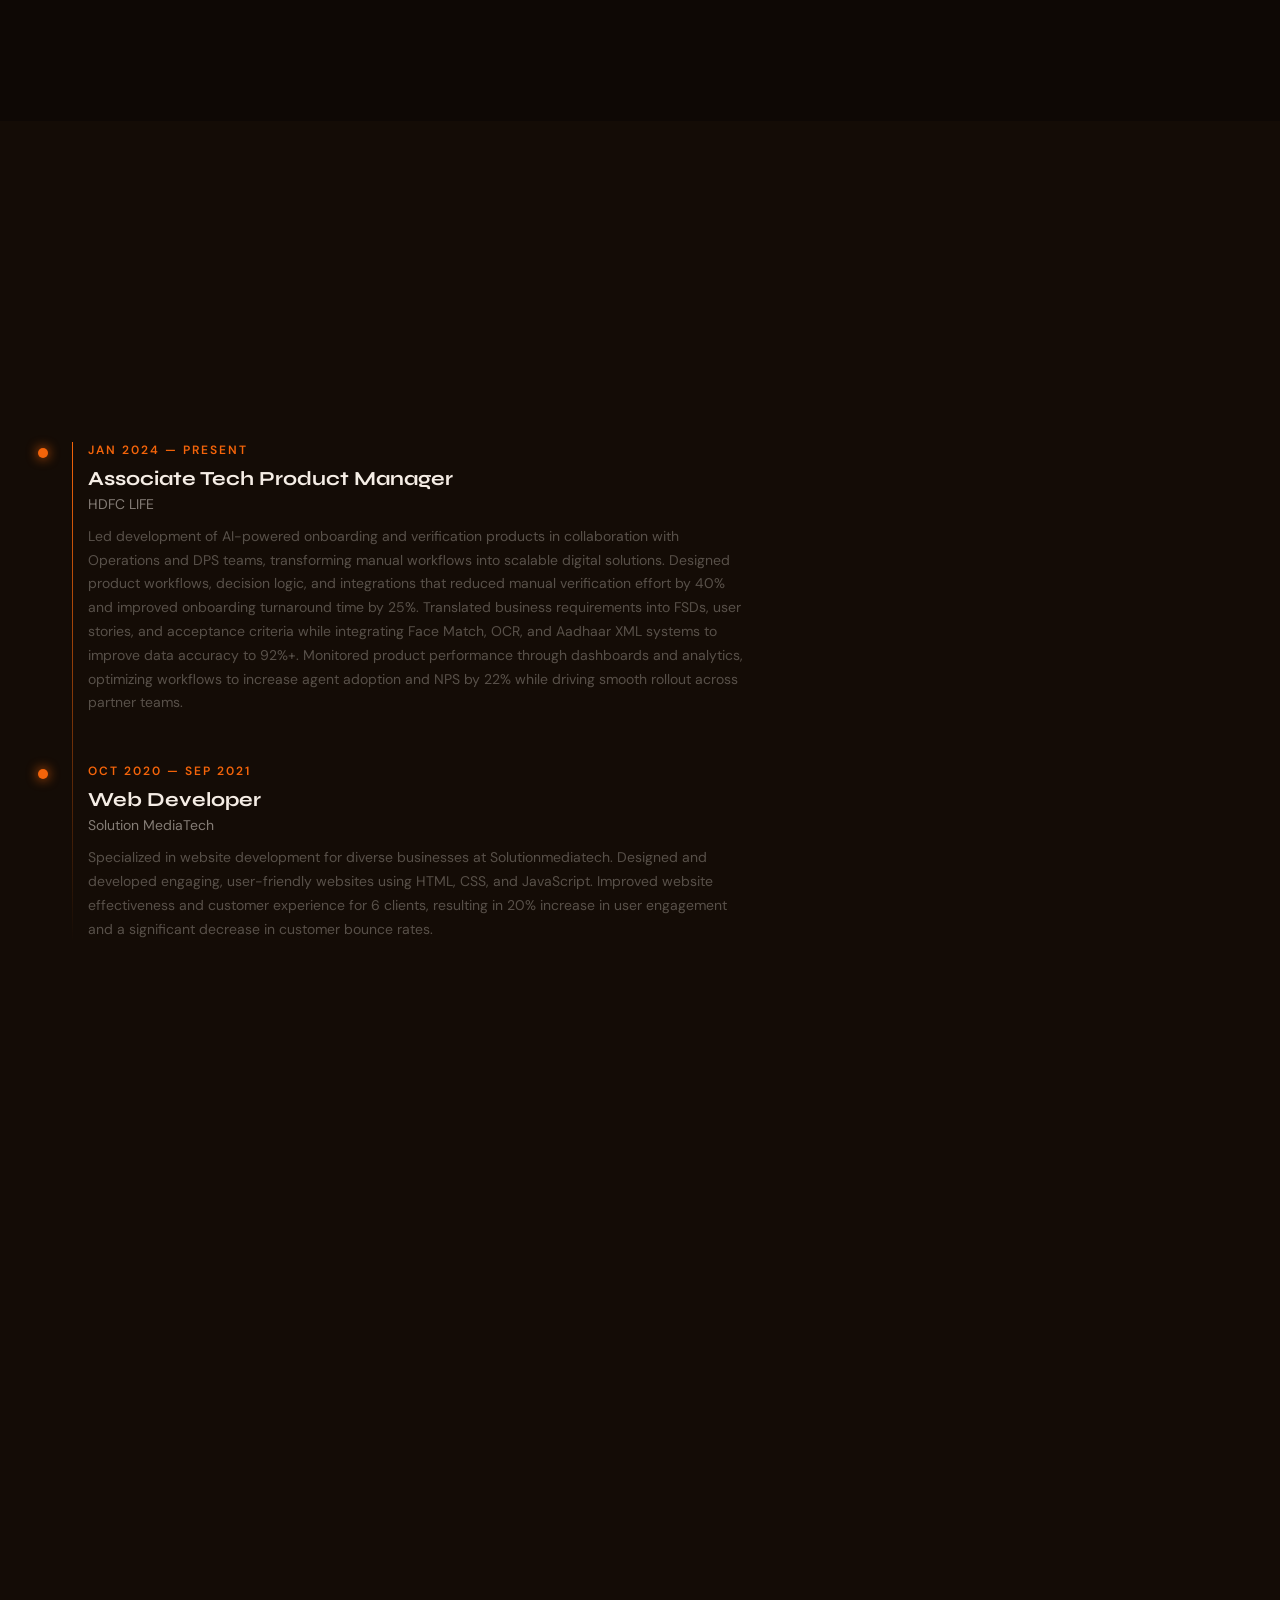
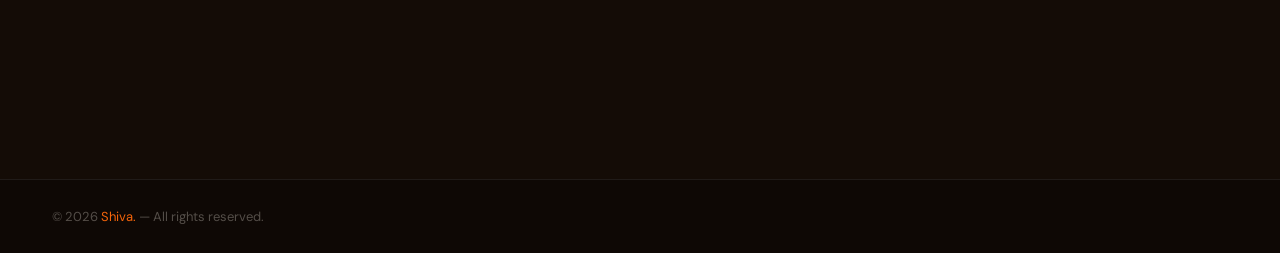
==== commit 5fdb019c: "hello" ====
--- a/index.html
+++ b/index.html
@@ -23,7 +23,7 @@
     <a href="#experience">Experience</a>
     <a href="#connect">Connect</a>
   </div>
-  <a href="#" class="nav-cta">
+  <a href="noah-resume.pdf" download="Shiva_Resume.pdf" class="nav-cta">
     <svg viewBox="0 0 24 24" fill="none" stroke="currentColor" stroke-width="2"><path d="M21 15v4a2 2 0 01-2 2H5a2 2 0 01-2-2v-4"/><polyline points="7 10 12 15 17 10"/><line x1="12" y1="15" x2="12" y2="3"/></svg>
     Download Resume
   </a>
@@ -33,11 +33,11 @@
 <section id="home">
   <div class="hero-content">
     <p class="hero-greeting">Hey, I am <span>Shiva</span></p>
-    <h1 class="hero-title">Tech Product Manager<br></h1>
+    <h1 class="hero-title">Tech Product<br>Manager</h1>
     <p class="hero-desc">Crafting digital experiences that blend beautiful design with powerful functionality. Turning ideas into elegant, high-performance web solutions.</p>
     <div class="hero-btns">
       <a href="#connect" class="btn-primary">Hire me</a>
-      <a href="mailto:Shiva@example.com" class="btn-icon">
+      <a href="/cdn-cgi/l/email-protection#5836373930183d20393528343d763b3735" class="btn-icon">
         <svg width="18" height="18" viewBox="0 0 24 24" fill="none" stroke="currentColor" stroke-width="2"><path d="M4 4h16c1.1 0 2 .9 2 2v12c0 1.1-.9 2-2 2H4c-1.1 0-2-.9-2-2V6c0-1.1.9-2 2-2z"/><polyline points="22,6 12,13 2,6"/></svg>
       </a>
     </div>
@@ -74,34 +74,9 @@
       <svg width="22" height="28" viewBox="0 0 38 57" fill="none"><path d="M19 28.5A9.5 9.5 0 1128.5 19 9.5 9.5 0 0119 28.5z" fill="#1ABCFE"/><path d="M9.5 47.5A9.5 9.5 0 019.5 28.5h9.5V47.5A9.5 9.5 0 019.5 47.5z" fill="#0ACF83"/><path d="M9.5 28.5A9.5 9.5 0 019.5 9.5h9.5V28.5H9.5z" fill="#A259FF"/><path d="M19 9.5h9.5a9.5 9.5 0 110 19H19V9.5z" fill="#F24E1E"/><path d="M19 .5h9.5a9.5 9.5 0 110 19H19V.5z" fill="#FF7262"/></svg>
     </div>
 
-    <!-- SVG Person -->
+    <!-- 3D Avatar -->
     <div class="avatar-placeholder">
-      <svg class="person-svg" viewBox="0 0 260 380" fill="none" xmlns="http://www.w3.org/2000/svg">
-        <ellipse cx="130" cy="320" rx="85" ry="55" fill="#C45A10" opacity=".3"/>
-        <rect x="55" y="220" width="150" height="140" rx="30" fill="#D4661A"/>
-        <rect x="55" y="220" width="70" height="140" rx="20" fill="#C45A10"/>
-        <rect x="95" y="220" width="70" height="80" rx="10" fill="#E8C89A"/>
-        <ellipse cx="130" cy="155" rx="58" ry="65" fill="#E8C89A"/>
-        <ellipse cx="130" cy="110" rx="58" ry="35" fill="#7A4A20"/>
-        <rect x="72" y="100" width="116" height="50" rx="15" fill="#7A4A20"/>
-        <ellipse cx="130" cy="200" rx="40" ry="22" fill="#7A4A20"/>
-        <ellipse cx="110" cy="160" rx="9" ry="10" fill="#fff"/>
-        <ellipse cx="150" cy="160" rx="9" ry="10" fill="#fff"/>
-        <ellipse cx="112" cy="162" rx="6" ry="7" fill="#3A2010"/>
-        <ellipse cx="152" cy="162" rx="6" ry="7" fill="#3A2010"/>
-        <ellipse cx="114" cy="161" rx="2" ry="2" fill="#fff"/>
-        <ellipse cx="154" cy="161" rx="2" ry="2" fill="#fff"/>
-        <path d="M108 185 Q130 200 152 185" stroke="#7A4A20" stroke-width="3" stroke-linecap="round" fill="none"/>
-        <ellipse cx="130" cy="175" rx="6" ry="4" fill="#D4A882"/>
-        <rect x="20" y="225" width="42" height="120" rx="21" fill="#C45A10"/>
-        <rect x="198" y="225" width="42" height="100" rx="21" fill="#C45A10"/>
-        <ellipse cx="220" cy="332" rx="18" ry="14" fill="#E8C89A"/>
-        <rect x="224" y="310" width="12" height="26" rx="6" fill="#E8C89A"/>
-        <ellipse cx="41" cy="342" rx="16" ry="13" fill="#E8C89A"/>
-        <rect x="28" y="280" width="26" height="50" rx="8" fill="#F4640A"/>
-        <rect x="30" y="285" width="22" height="10" rx="3" fill="#FF8C45"/>
-        <ellipse cx="130" cy="375" rx="80" ry="10" fill="rgba(244,100,10,0.15)"/>
-      </svg>
+      <img src="/Users/shiva/Downloads/Avatar image.png" class="person-svg" alt="Noah avatar" style="object-fit:contain; object-position: center bottom;" />
     </div>
   </div>
 
@@ -396,9 +371,7 @@
 <!-- FOOTER -->
 <footer>
   <p>© 2026 <span>Shiva.</span> — All rights reserved.</p>
-  <p>Designed &amp; built with <span>♥</span></p>
+  <!--<p>Designed &amp; built with <span></span></p>-->
 </footer>
 
-<script src="script.js"></script>
-</body>
-</html>+<script dat
--- a/style.css
+++ b/style.css
@@ -259,15 +259,20 @@
   }
 
   .avatar-placeholder {
-    width: 260px; height: 380px;
+    width: 420px; height: 460px;
     position: relative;
     display: flex; align-items: flex-end; justify-content: center;
-  }
-
-  /* Person silhouette SVG */
+    z-index: 2;
+  }
+
+  /* 3D Avatar image */
   .person-svg {
     width: 100%; height: 100%;
-    filter: drop-shadow(0 20px 60px rgba(244,100,10,0.3));
+    object-fit: contain;
+    object-position: center bottom;
+    filter: drop-shadow(0 20px 60px rgba(244,100,10,0.45));
+    animation: float 4s ease-in-out infinite;
+    border-radius: 0;
   }
 
   /* Floating tech icons */
@@ -678,11 +683,137 @@
   }
 
   /* ── RESPONSIVE ── */
+
+  /* Tablet */
   @media (max-width: 900px) {
     nav { padding: 16px 24px; }
-    #home { padding: 100px 24px 60px; }
-    .hero-visual { display: none; }
     section { padding: 80px 24px; }
     .connect-grid { grid-template-columns: 1fr; gap: 40px; }
     footer { padding: 24px; flex-direction: column; gap: 8px; text-align: center; }
+    .projects-grid { grid-template-columns: 1fr; }
+    .skills-grid { grid-template-columns: 1fr 1fr; }
+  }
+
+  /* Mobile */
+  @media (max-width: 600px) {
+
+    /* NAV */
+    nav {
+      padding: 14px 18px;
+      gap: 10px;
+    }
+    .nav-logo { font-size: 18px; }
+    .nav-links {
+      gap: 2px;
+      padding: 4px 6px;
+    }
+    .nav-links a {
+      font-size: 11px;
+      padding: 6px 10px;
+    }
+    .nav-cta { display: none; }
+
+    /* HERO */
+    #home {
+      padding: 100px 20px 260px;
+      min-height: 100vh;
+      flex-direction: column;
+      justify-content: flex-start;
+      align-items: flex-start;
+    }
+
+    .hero-content {
+      position: relative;
+      z-index: 4;
+      max-width: 100%;
+    }
+
+    .hero-greeting { font-size: 15px; }
+
+    .hero-title {
+      font-size: clamp(36px, 10vw, 52px);
+      letter-spacing: -1.5px;
+      margin-bottom: 16px;
+    }
+
+    .hero-desc {
+      font-size: 14px;
+      margin-bottom: 28px;
+      max-width: 100%;
+    }
+
+    .hero-btns { gap: 10px; }
+
+    .btn-primary {
+      font-size: 14px;
+      padding: 11px 24px;
+    }
+
+    /* Hide hero visual (character + rings) on mobile */
+    .hero-visual { display: none; }
+
+    /* TESTIMONIAL — move below buttons, not absolute */
+    .testimonial-card {
+      position: relative;
+      bottom: auto;
+      left: auto;
+      margin-top: 32px;
+      max-width: 100%;
+      width: 100%;
+      opacity: 1;
+      animation: fadeUp .7s .6s ease forwards;
+    }
+
+    /* BOLTS — repositioned for mobile, one each side */
+    .bolt {
+      font-size: 60px;
+    }
+    .bolt-1 {
+      top: 60px;
+      right: 12px;
+      font-size: 70px;
+      opacity: 0.7;
+    }
+    .bolt-2 {
+      bottom: 160px;
+      left: auto;
+      right: 12px;
+      font-size: 50px;
+      opacity: 0.5;
+    }
+
+    /* SECTIONS */
+    section { padding: 60px 20px; }
+
+    .section-title {
+      font-size: clamp(28px, 8vw, 40px);
+    }
+
+    /* SKILLS */
+    .skills-grid { grid-template-columns: 1fr; gap: 16px; }
+
+    /* PROJECTS */
+    .projects-grid { grid-template-columns: 1fr; gap: 16px; }
+
+    .project-metrics { flex-direction: column; gap: 8px; }
+
+    /* TIMELINE */
+    .timeline::before { left: 14px; }
+    .timeline-item { padding-left: 10px; gap: 16px; }
+    .timeline-dot { left: -22px; }
+    .timeline-content { margin-left: -10px; }
+    .timeline-role { font-size: 17px; }
+    .timeline-desc { font-size: 13px; }
+
+    /* CONNECT */
+    .connect-grid { grid-template-columns: 1fr; gap: 32px; }
+    .form-row { flex-direction: column; gap: 16px; }
+
+    /* FOOTER */
+    footer {
+      padding: 20px;
+      flex-direction: column;
+      gap: 6px;
+      text-align: center;
+    }
   }
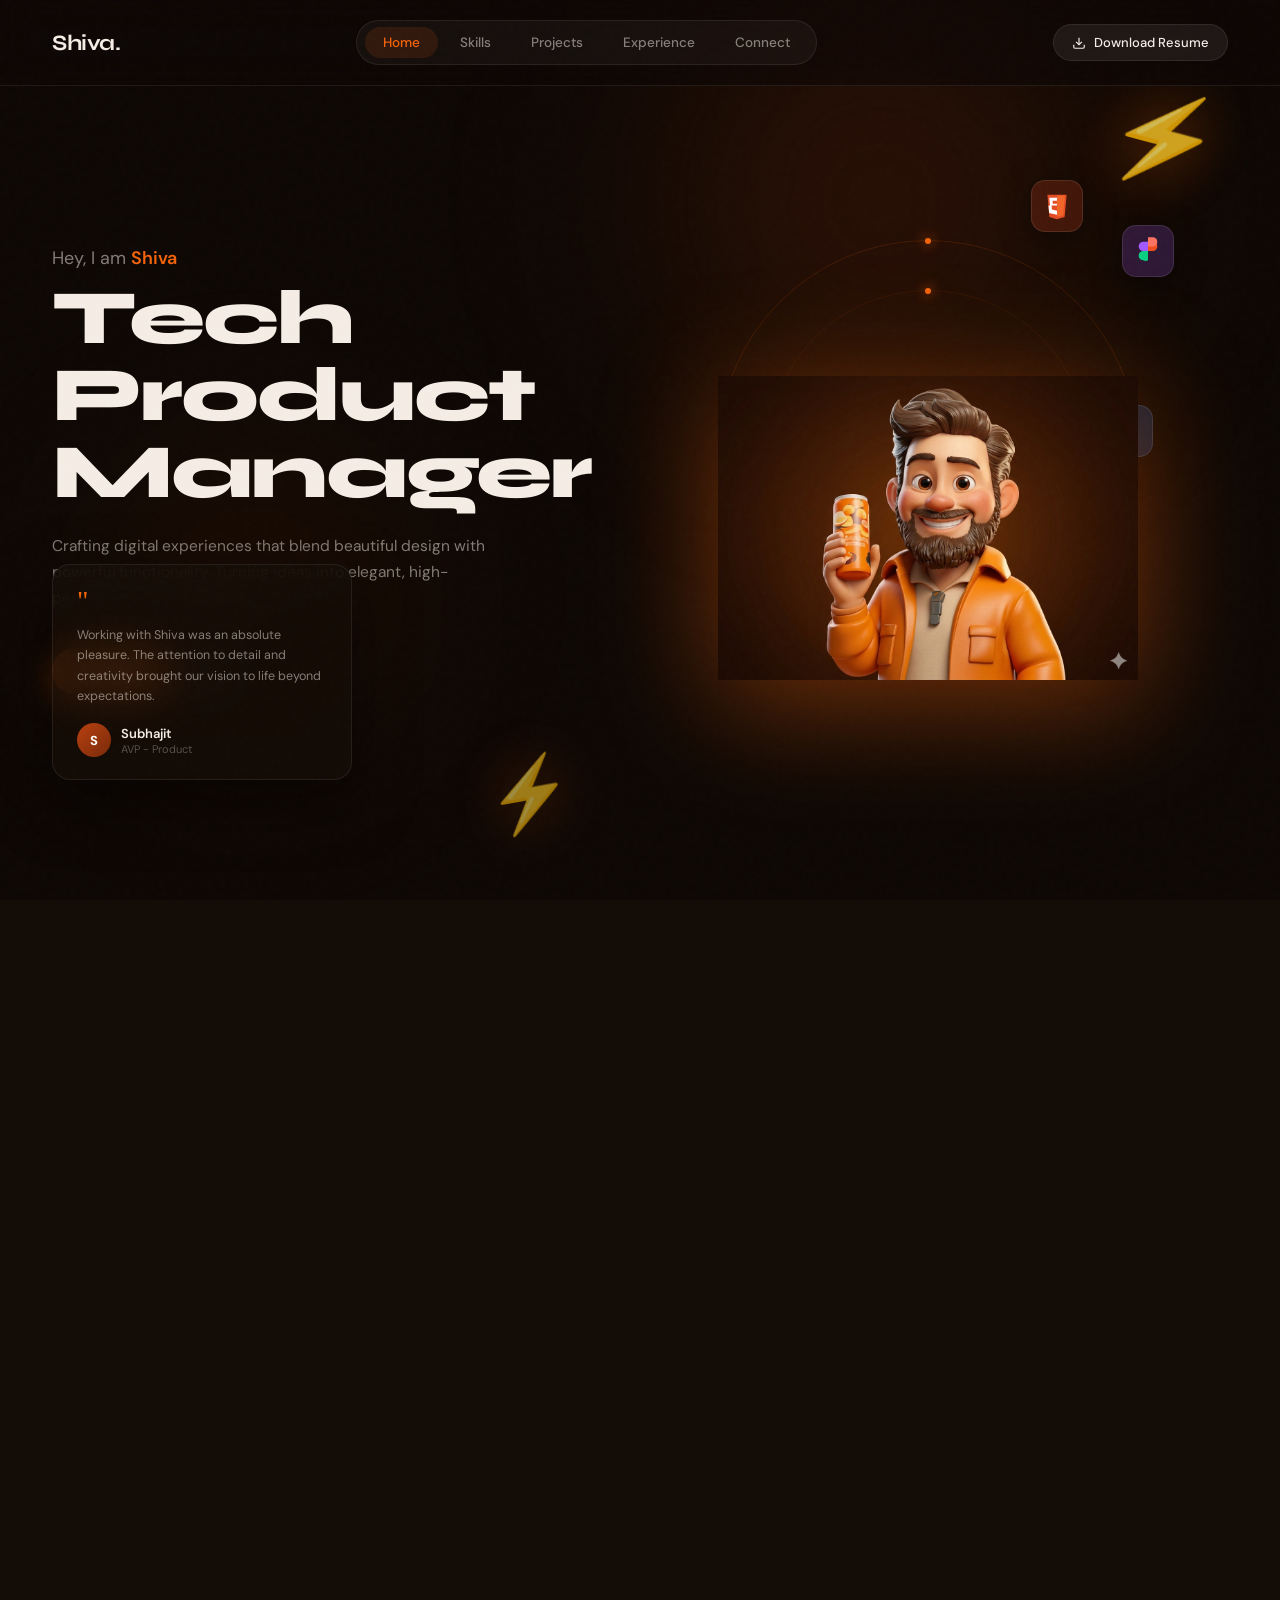
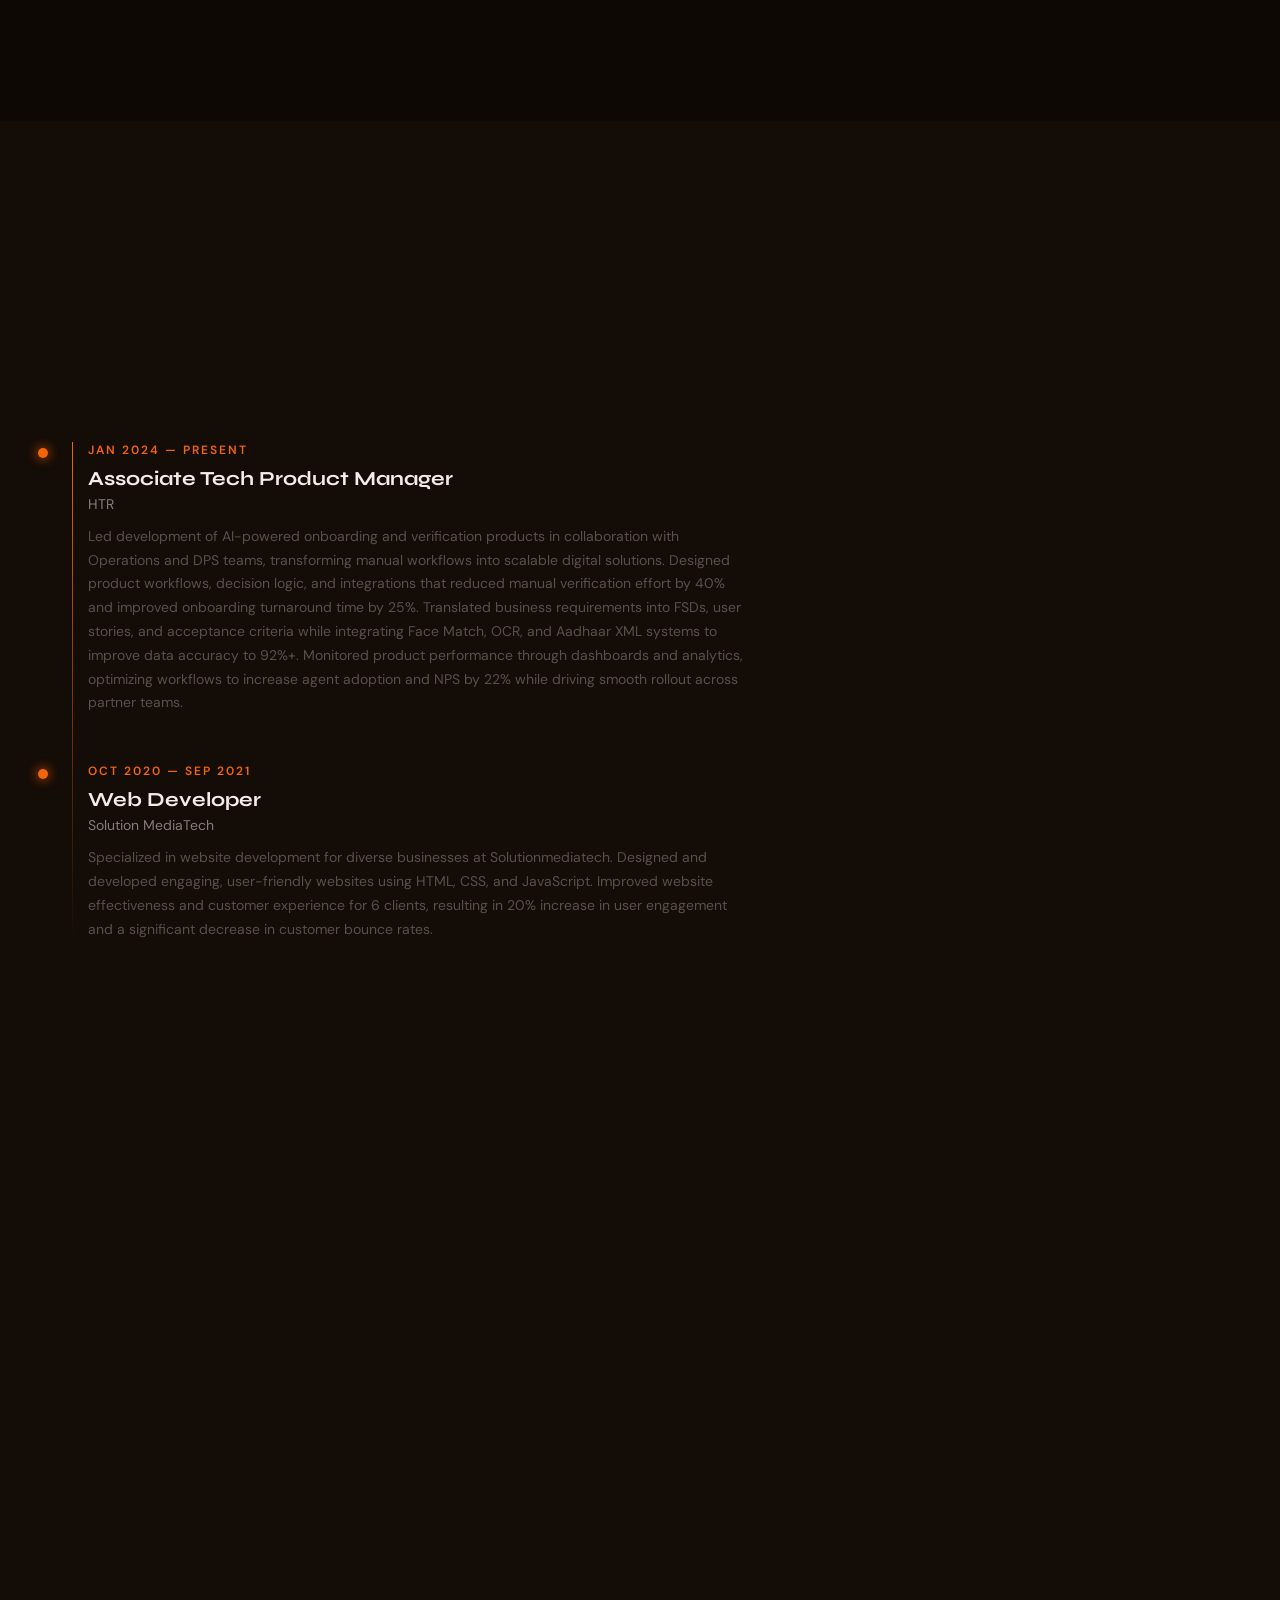
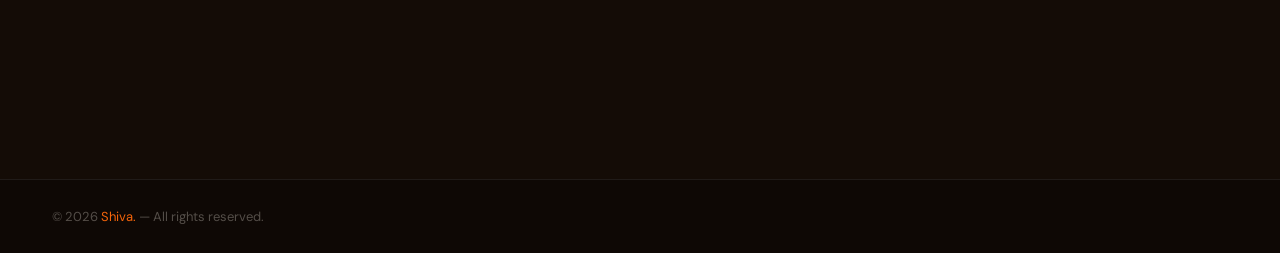
==== commit 2b8575ae: "heg" ====
--- a/index.html
+++ b/index.html
@@ -23,7 +23,7 @@
     <a href="#experience">Experience</a>
     <a href="#connect">Connect</a>
   </div>
-  <a href="noah-resume.pdf" download="Shiva_Resume.pdf" class="nav-cta">
+  <a href="Shiva-resume.pdf" download="Shiva_Resume.pdf" class="nav-cta">
     <svg viewBox="0 0 24 24" fill="none" stroke="currentColor" stroke-width="2"><path d="M21 15v4a2 2 0 01-2 2H5a2 2 0 01-2-2v-4"/><polyline points="7 10 12 15 17 10"/><line x1="12" y1="15" x2="12" y2="3"/></svg>
     Download Resume
   </a>
@@ -76,7 +76,7 @@
 
     <!-- 3D Avatar -->
     <div class="avatar-placeholder">
-      <img src="/Users/shiva/Downloads/Avatar image.png" class="person-svg" alt="Noah avatar" style="object-fit:contain; object-position: center bottom;" />
+      <img src="Avatar image.png" class="person-svg" alt="Shiva avatar" style="object-fit:contain; object-position: center bottom;" />
     </div>
   </div>
 
@@ -302,7 +302,7 @@
       <div class="timeline-content">
         <div class="timeline-period">Jan 2024 — Present</div>
         <div class="timeline-role">Associate Tech Product Manager</div>
-        <div class="timeline-company">HDFC LIFE</div>
+        <div class="timeline-company">HTR</div>
         <div class="timeline-desc">Led development of AI-powered onboarding and verification products in collaboration with Operations and DPS teams, transforming manual workflows into scalable digital solutions. Designed product workflows, decision logic, and integrations that reduced manual verification effort by 40% and improved onboarding turnaround time by 25%. Translated business requirements into FSDs, user stories, and acceptance criteria while integrating Face Match, OCR, and Aadhaar XML systems to improve data accuracy to 92%+. Monitored product performance through dashboards and analytics, optimizing workflows to increase agent adoption and NPS by 22% while driving smooth rollout across partner teams.</div>
       </div>
     </div>
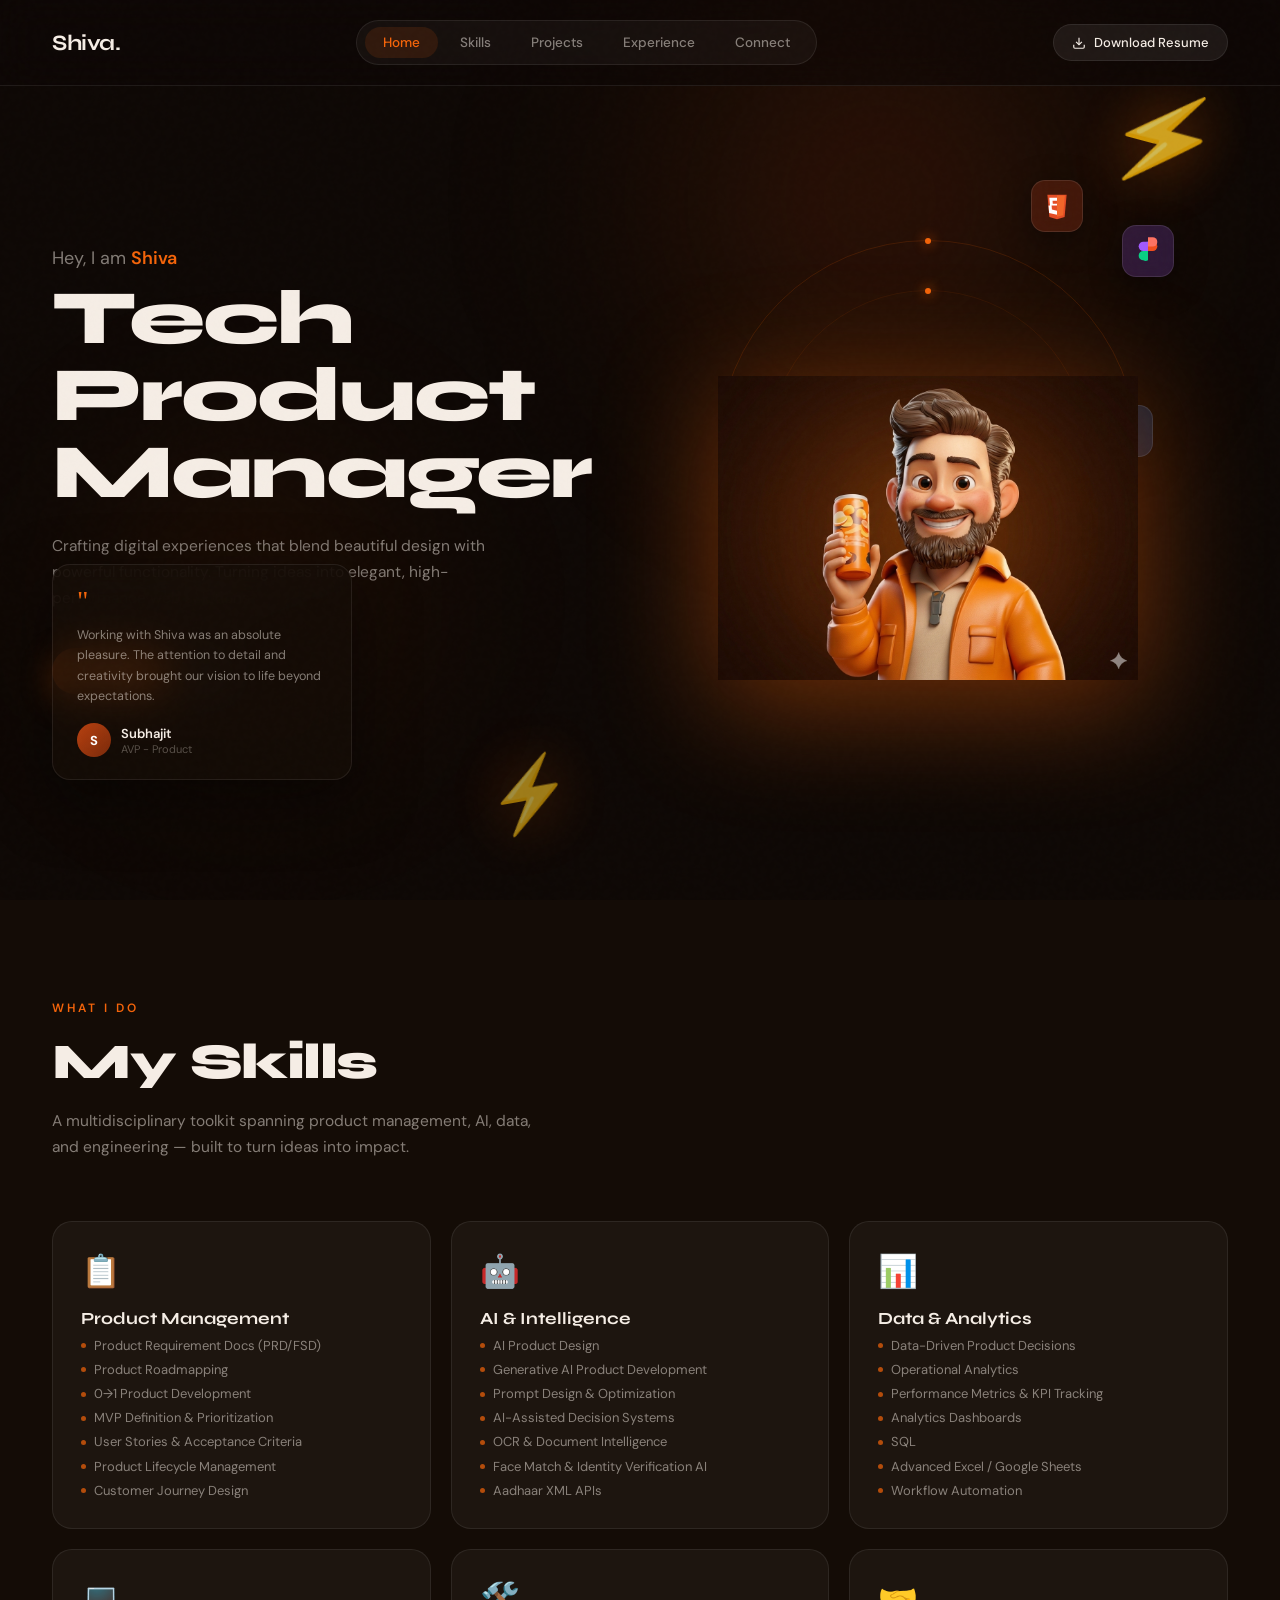
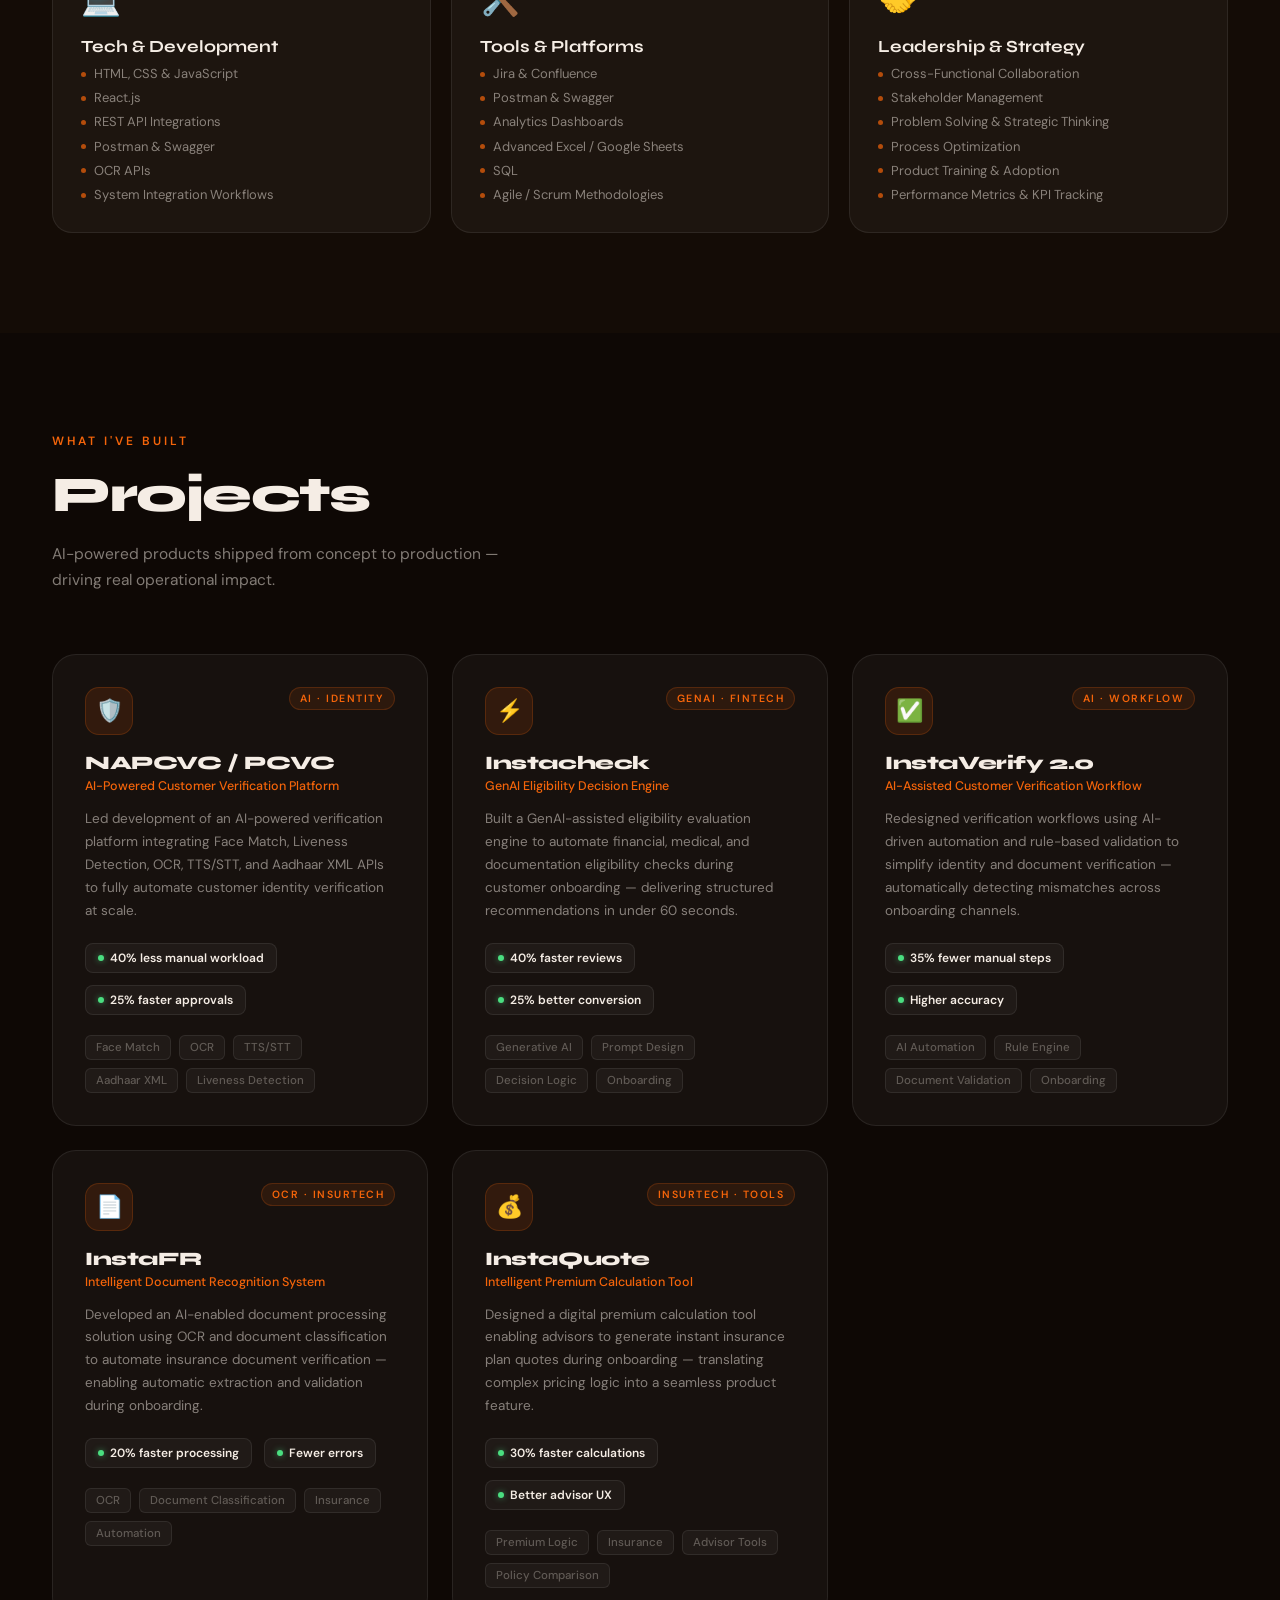
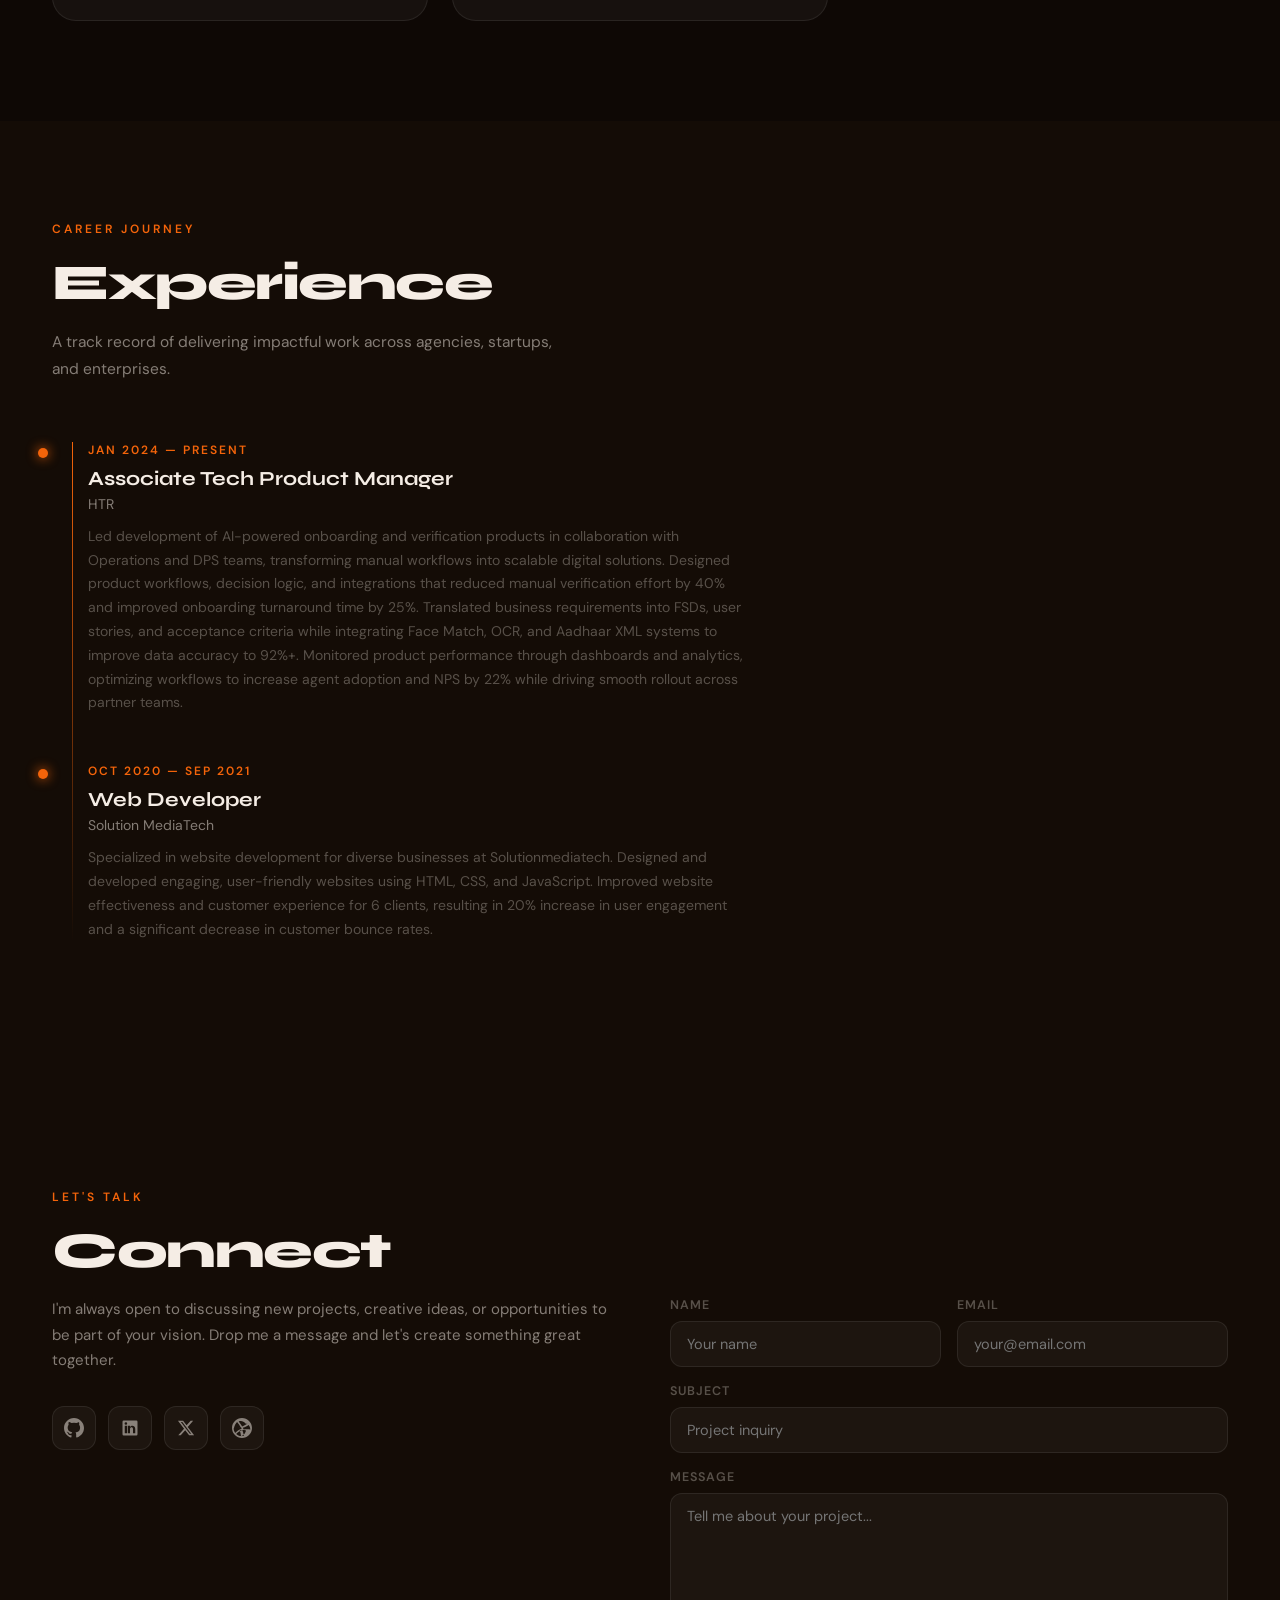
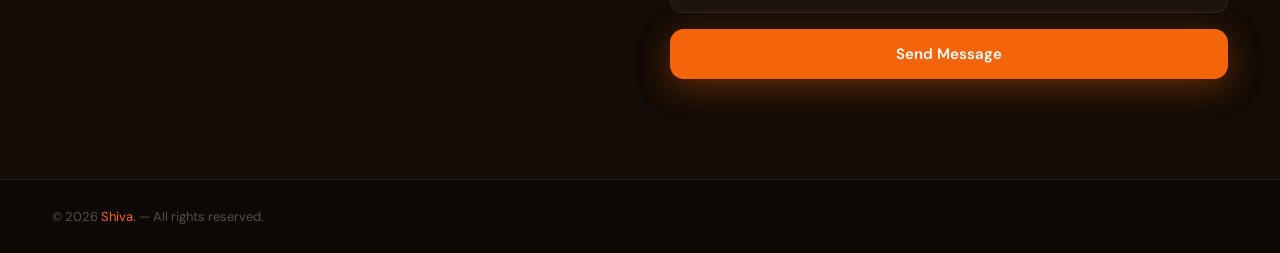
==== commit 4323b689: "hhehe" ====
--- a/index.html
+++ b/index.html
@@ -371,7 +371,8 @@
 <!-- FOOTER -->
 <footer>
   <p>© 2026 <span>Shiva.</span> — All rights reserved.</p>
-  <!--<p>Designed &amp; built with <span></span></p>-->
 </footer>
 
-<script dat+<script src="script.js"></script>
+</body>
+</html>
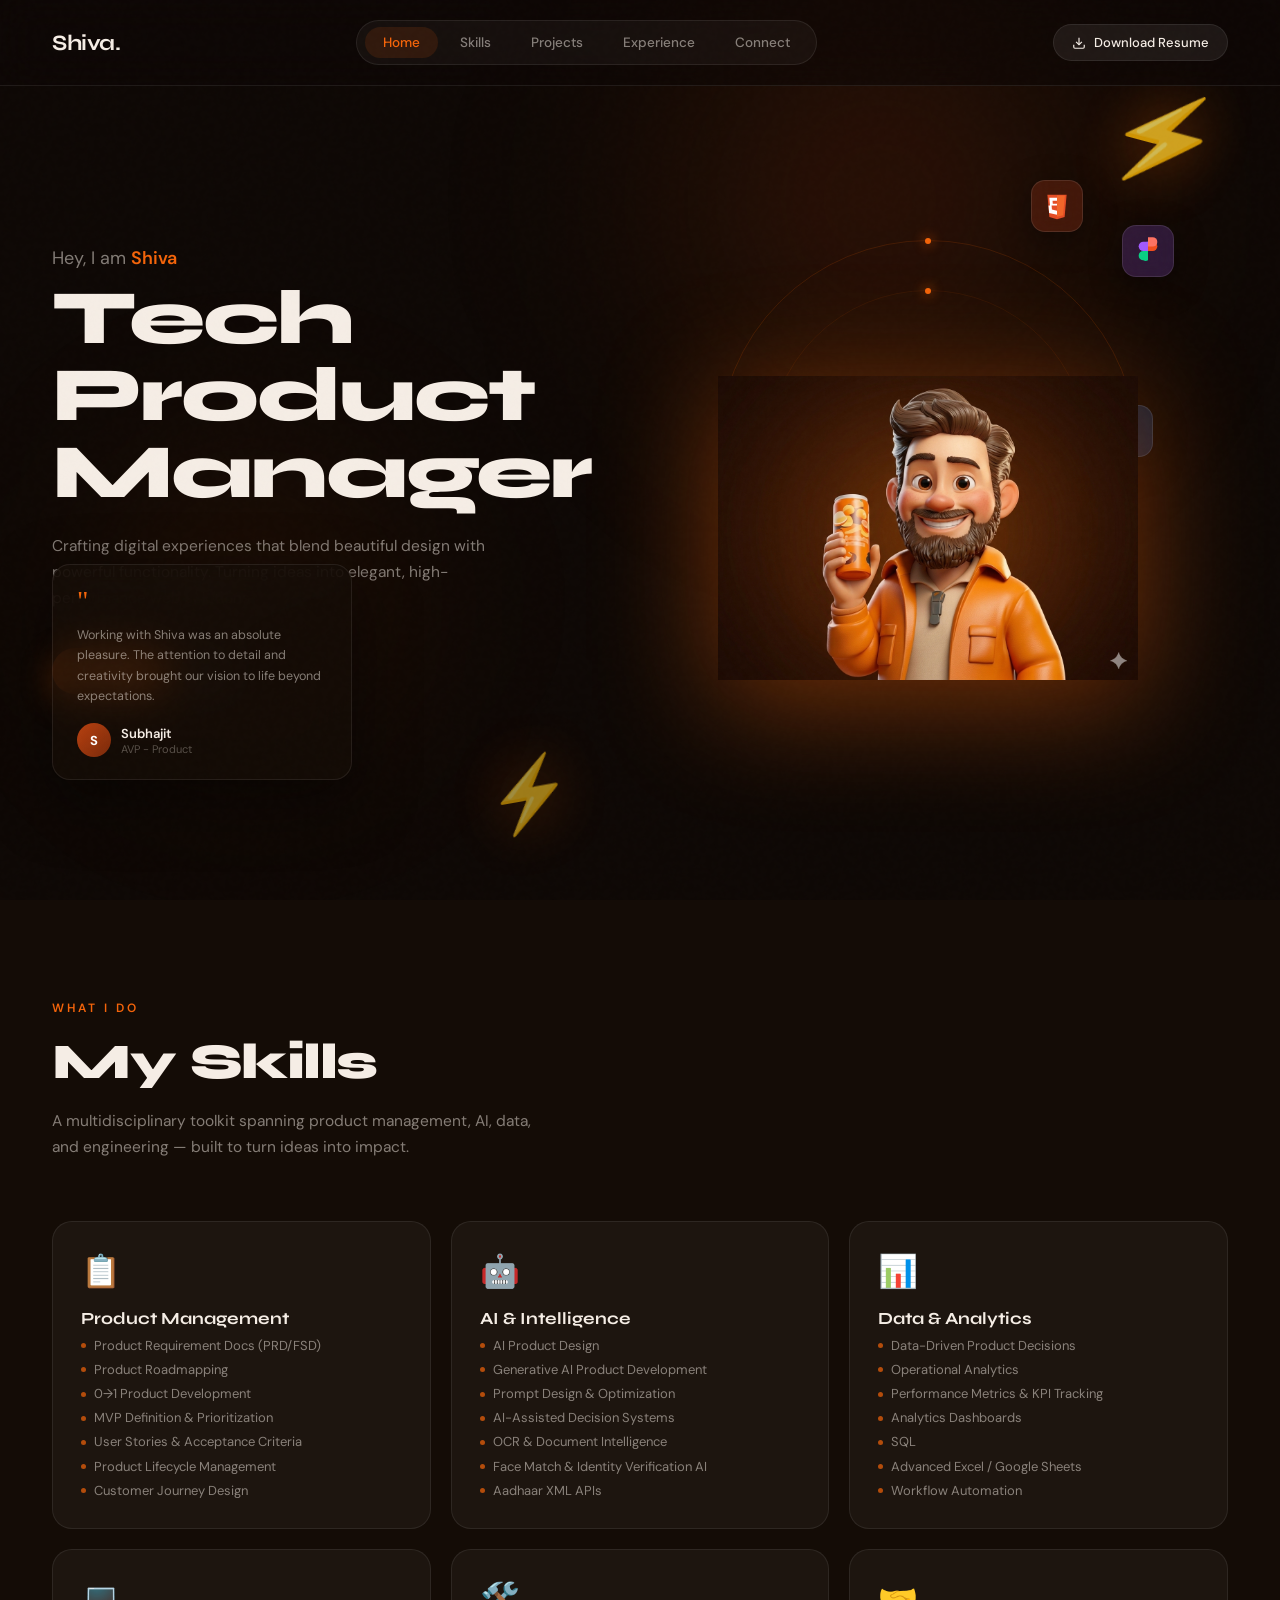
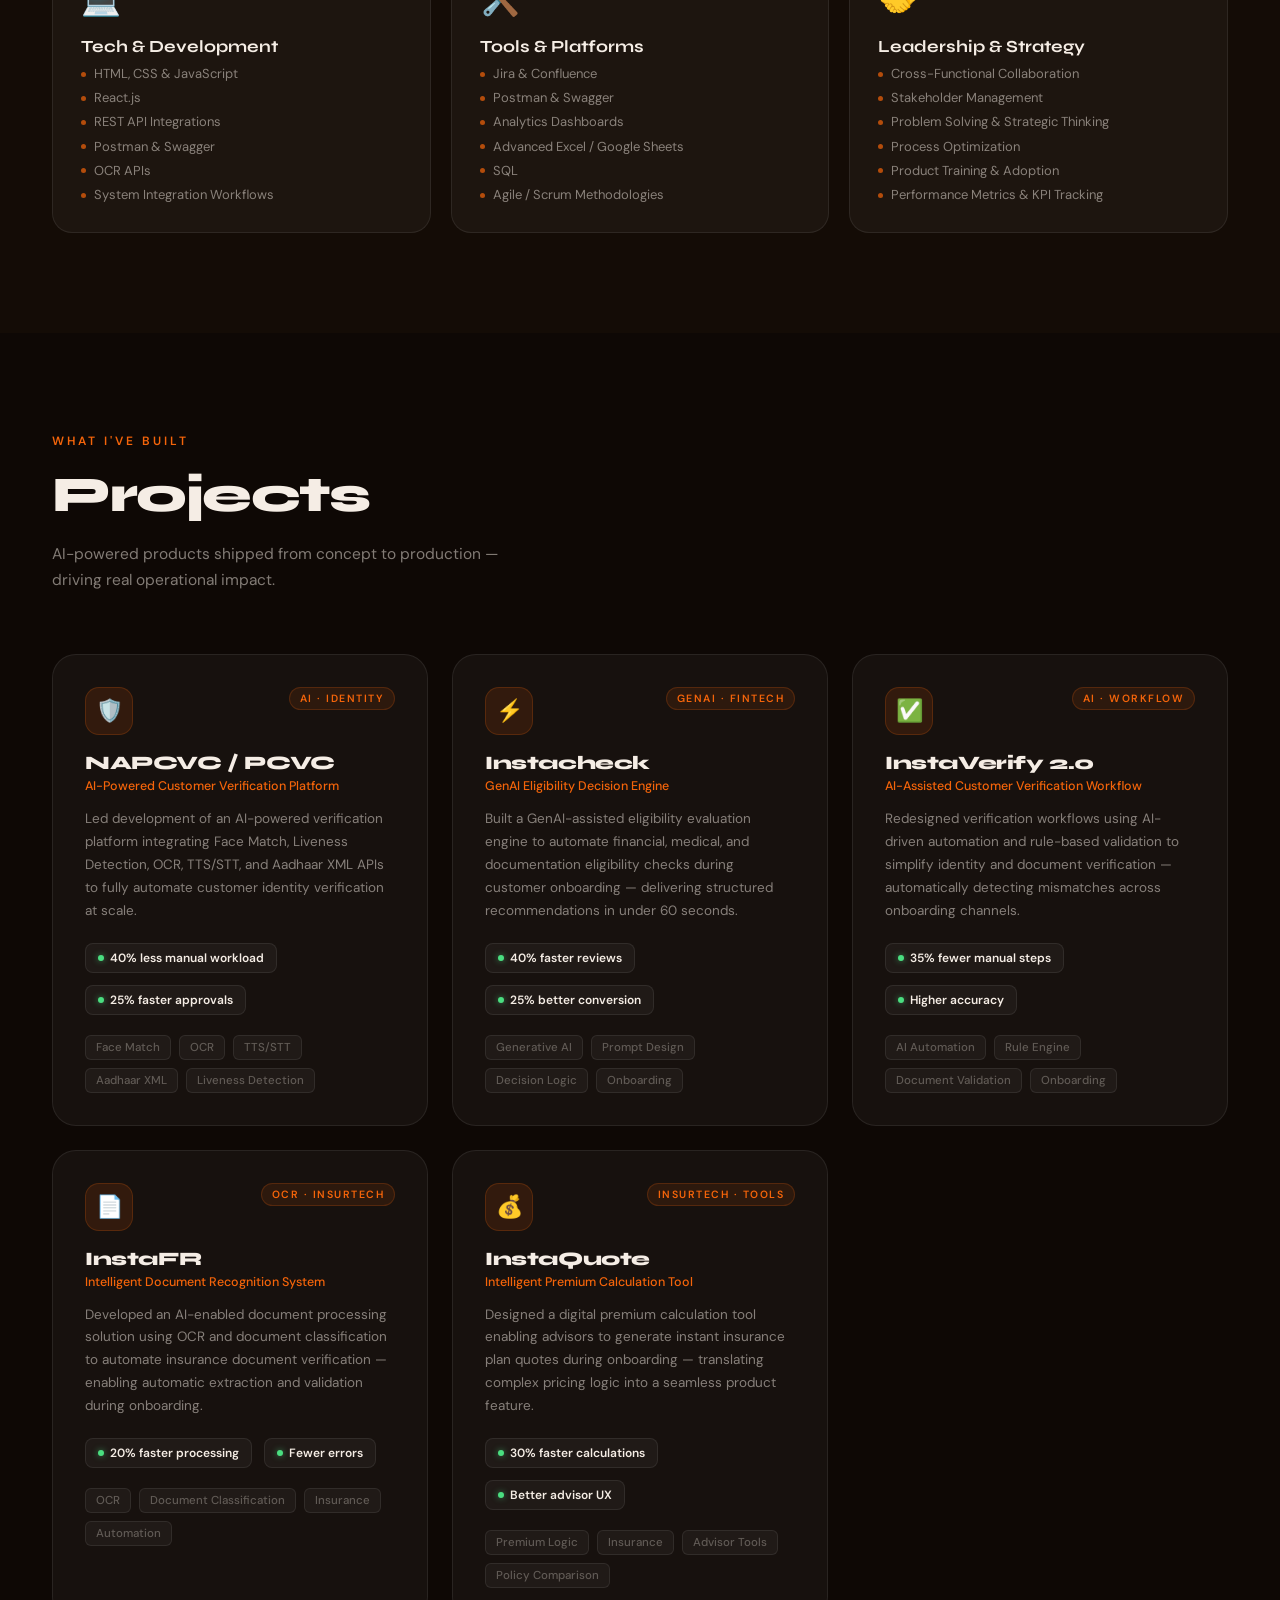
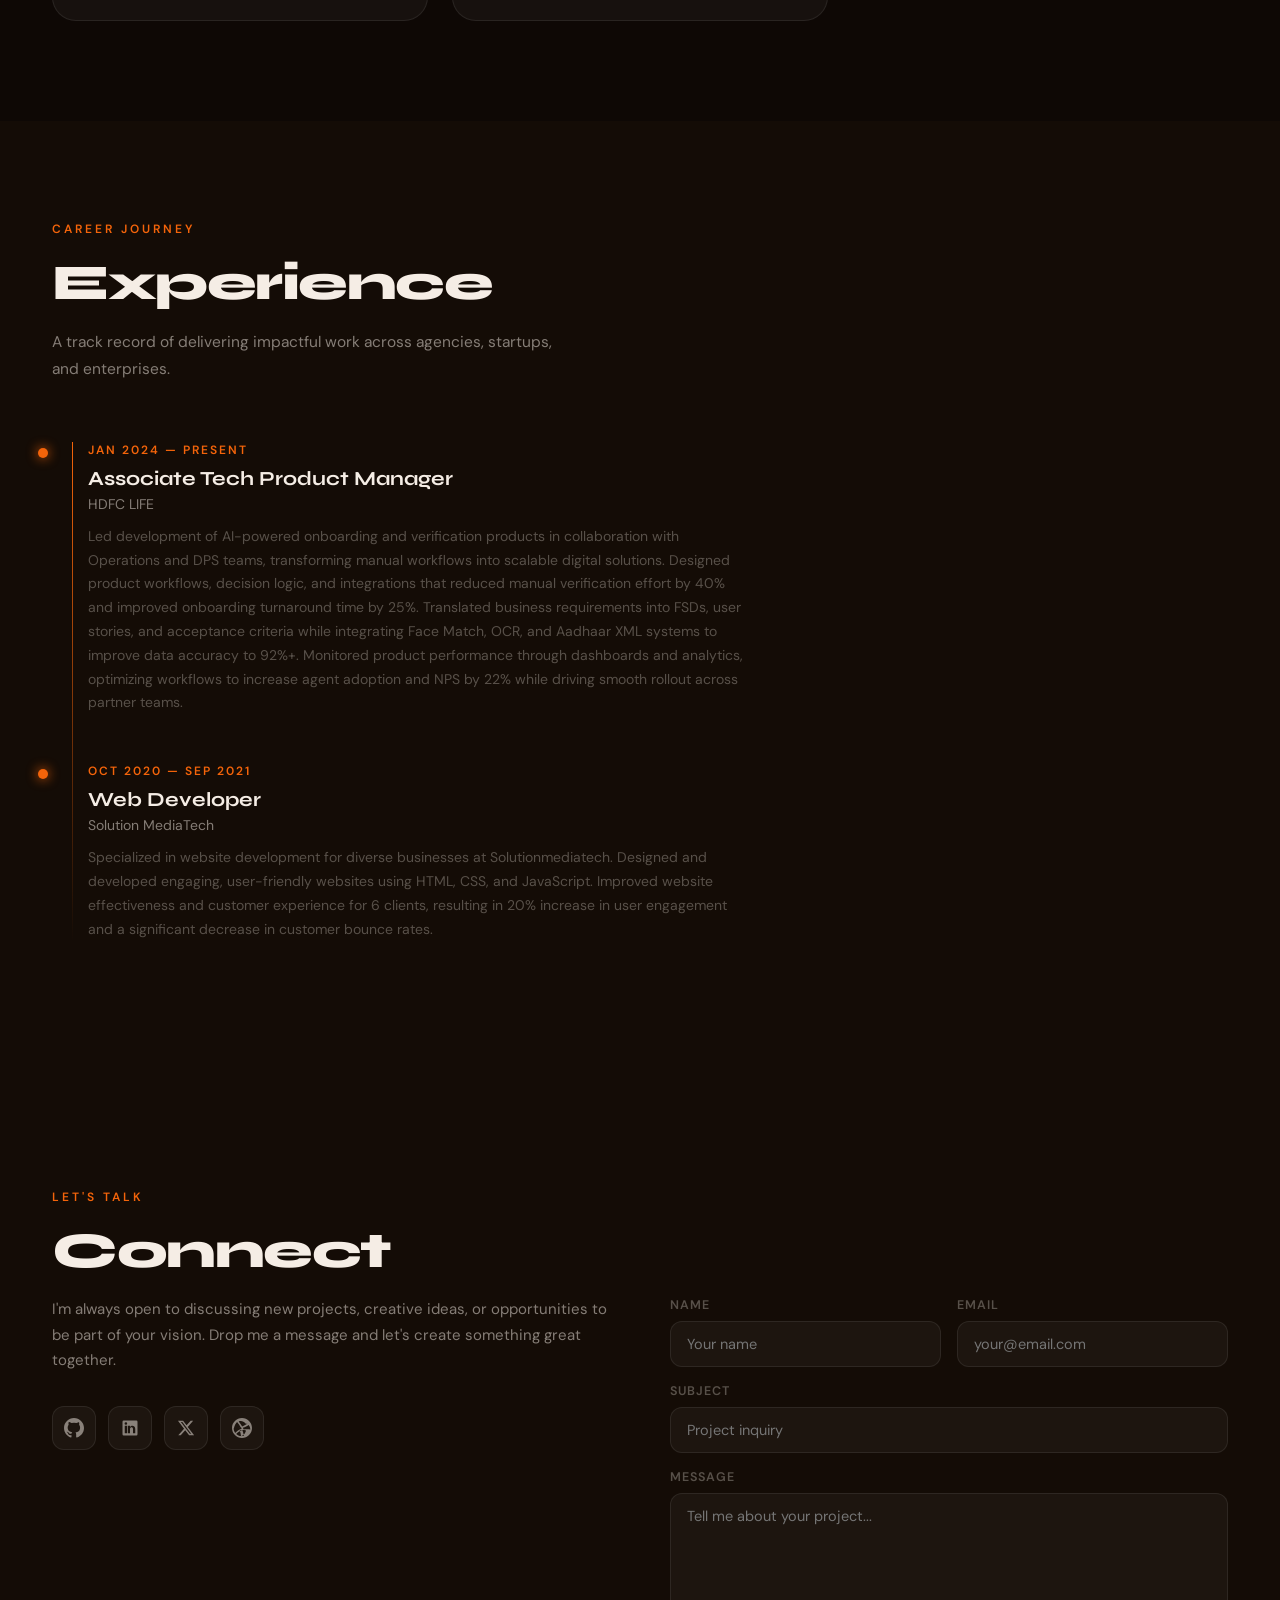
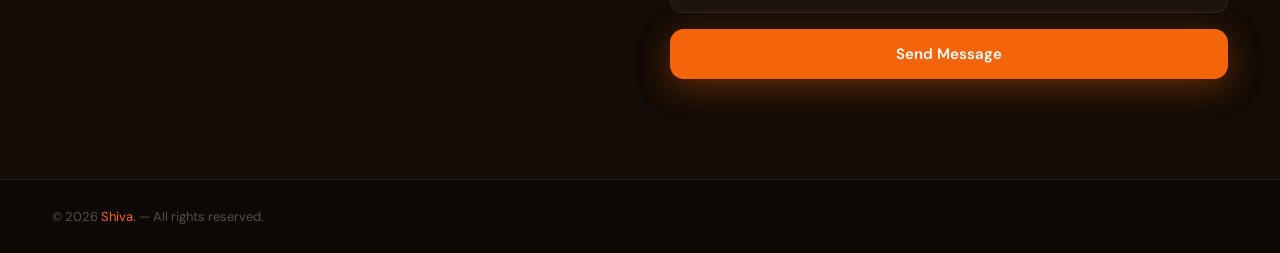
==== commit 0c8ba206: "hehe" ====
--- a/index.html
+++ b/index.html
@@ -302,7 +302,7 @@
       <div class="timeline-content">
         <div class="timeline-period">Jan 2024 — Present</div>
         <div class="timeline-role">Associate Tech Product Manager</div>
-        <div class="timeline-company">HTR</div>
+        <div class="timeline-company">HDFC LIFE</div>
         <div class="timeline-desc">Led development of AI-powered onboarding and verification products in collaboration with Operations and DPS teams, transforming manual workflows into scalable digital solutions. Designed product workflows, decision logic, and integrations that reduced manual verification effort by 40% and improved onboarding turnaround time by 25%. Translated business requirements into FSDs, user stories, and acceptance criteria while integrating Face Match, OCR, and Aadhaar XML systems to improve data accuracy to 92%+. Monitored product performance through dashboards and analytics, optimizing workflows to increase agent adoption and NPS by 22% while driving smooth rollout across partner teams.</div>
       </div>
     </div>
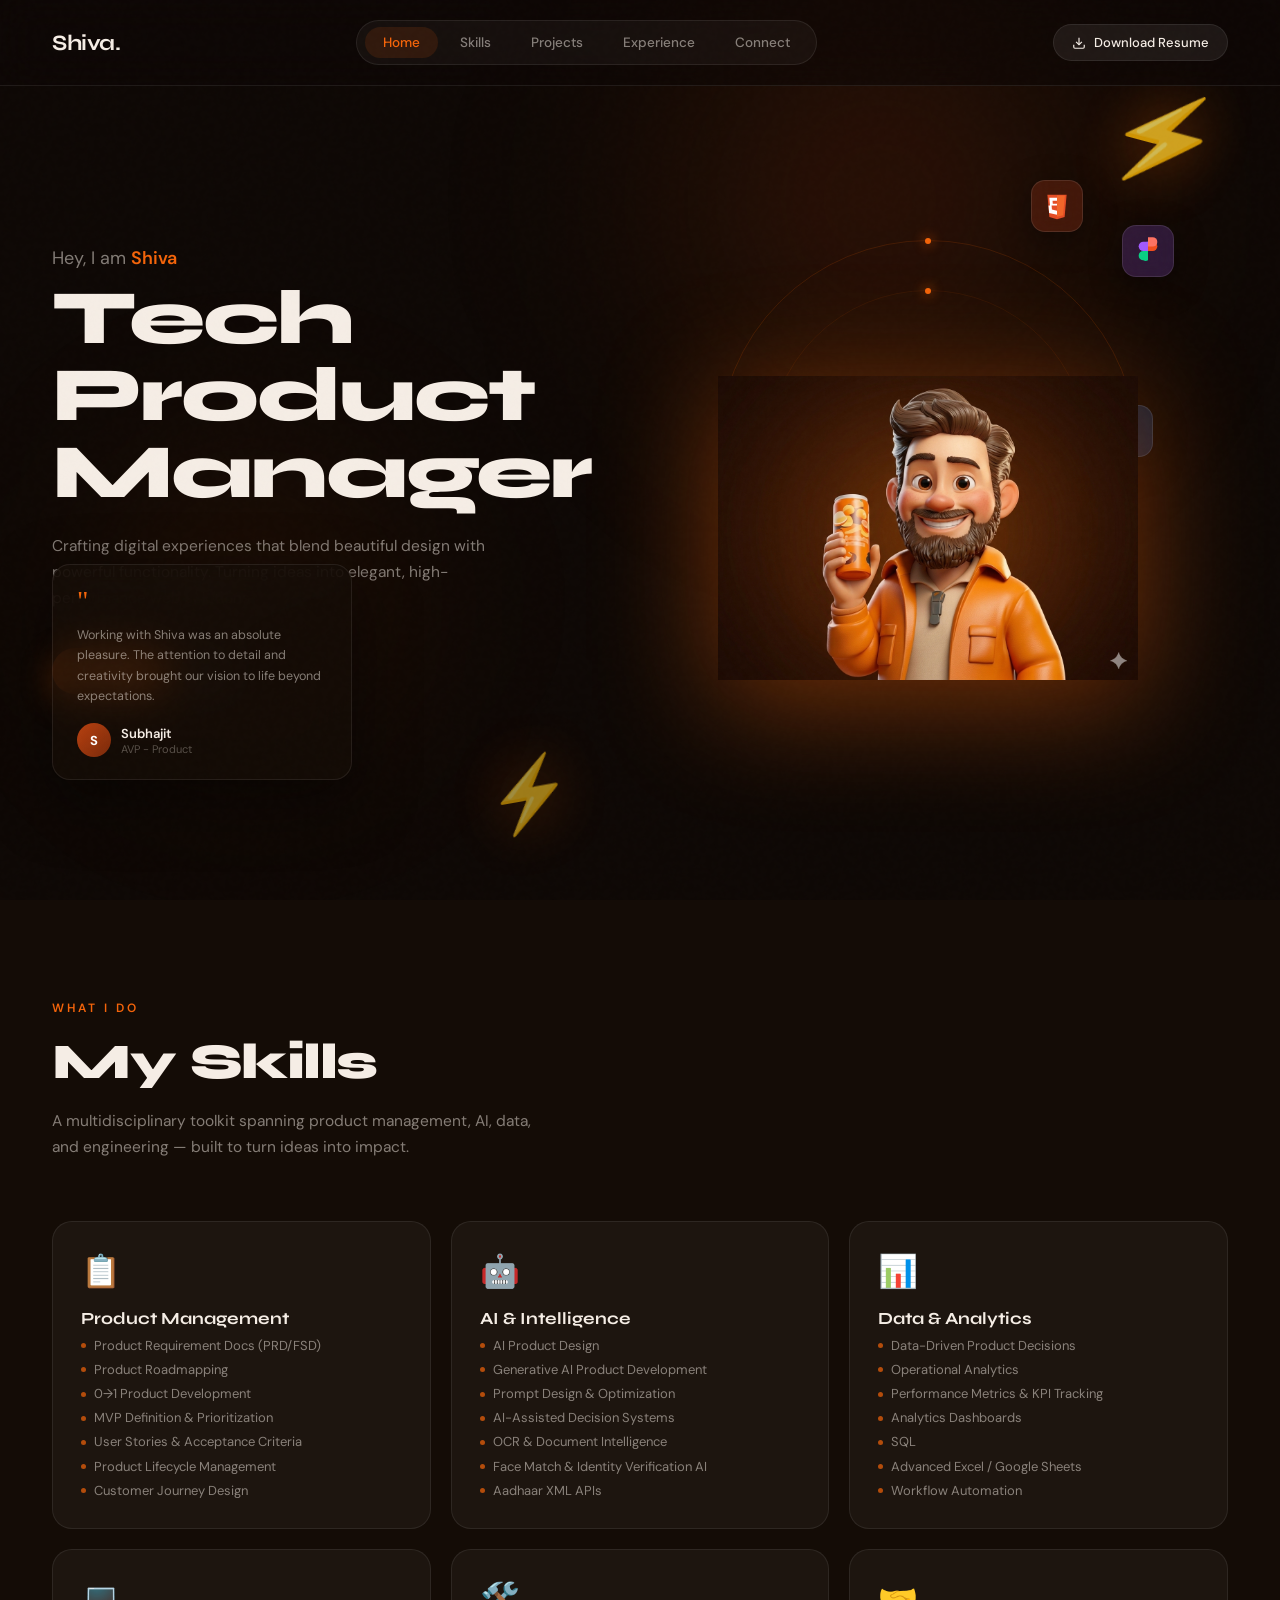
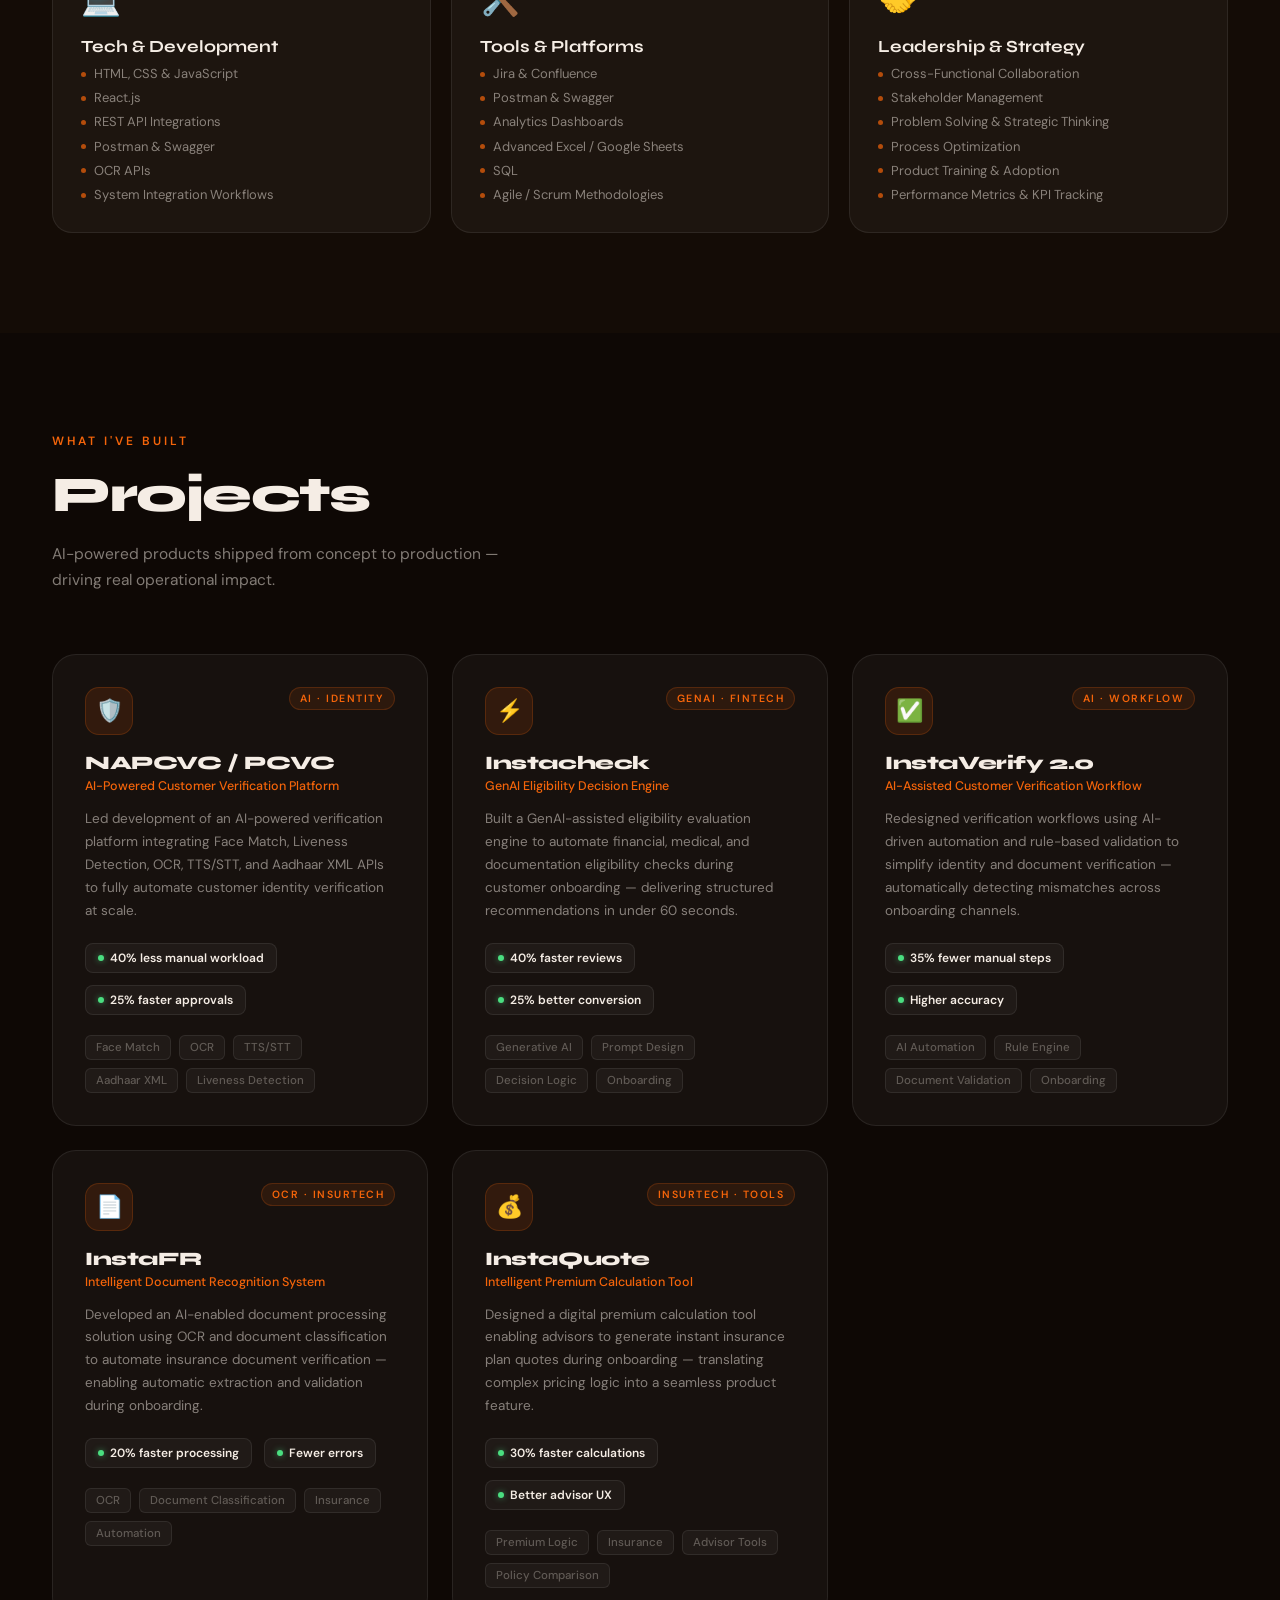
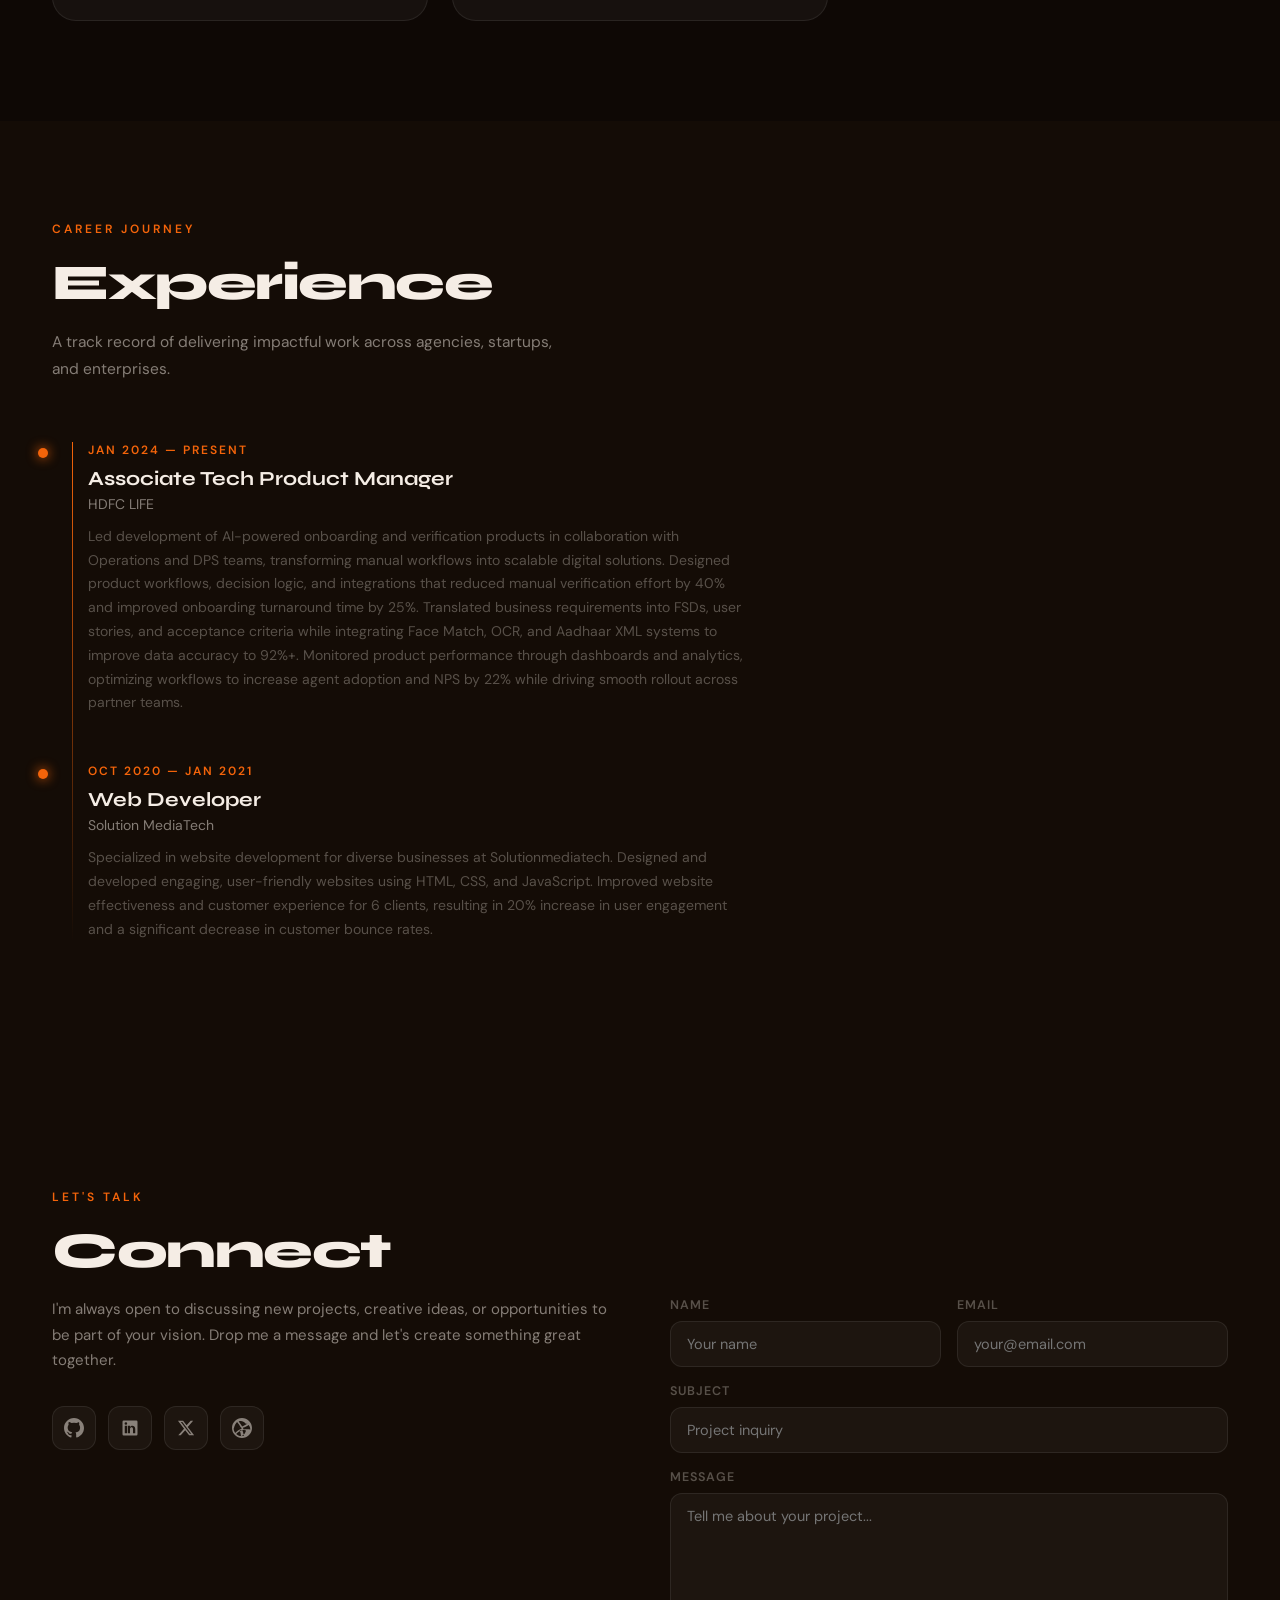
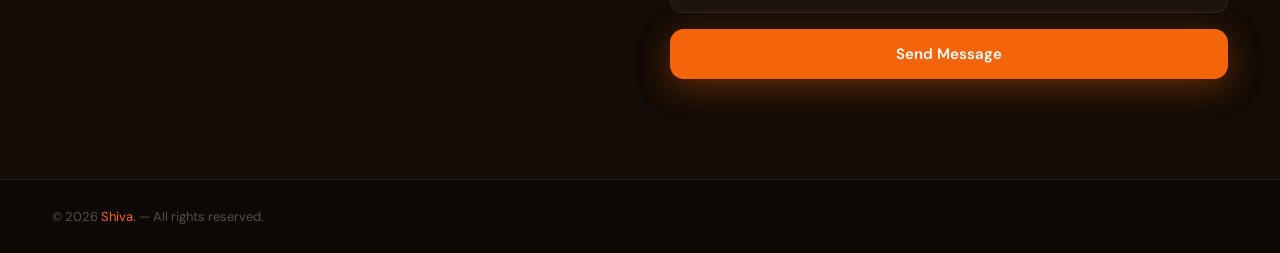
==== commit abbe9a4a: "hello" ====
--- a/index.html
+++ b/index.html
@@ -310,7 +310,7 @@
     <div class="timeline-item reveal">
       <div class="timeline-dot"></div>
       <div class="timeline-content">
-        <div class="timeline-period">Oct 2020 — Sep 2021</div>
+        <div class="timeline-period">Oct 2020 — Jan 2021</div>
         <div class="timeline-role">Web Developer</div>
         <div class="timeline-company">Solution MediaTech</div>
         <div class="timeline-desc">Specialized in website development for diverse businesses at Solutionmediatech. Designed and developed engaging, user-friendly websites using HTML, CSS, and JavaScript. Improved website effectiveness and customer experience for 6 clients, resulting in 20% increase in user engagement and a significant decrease in customer bounce rates.</div>
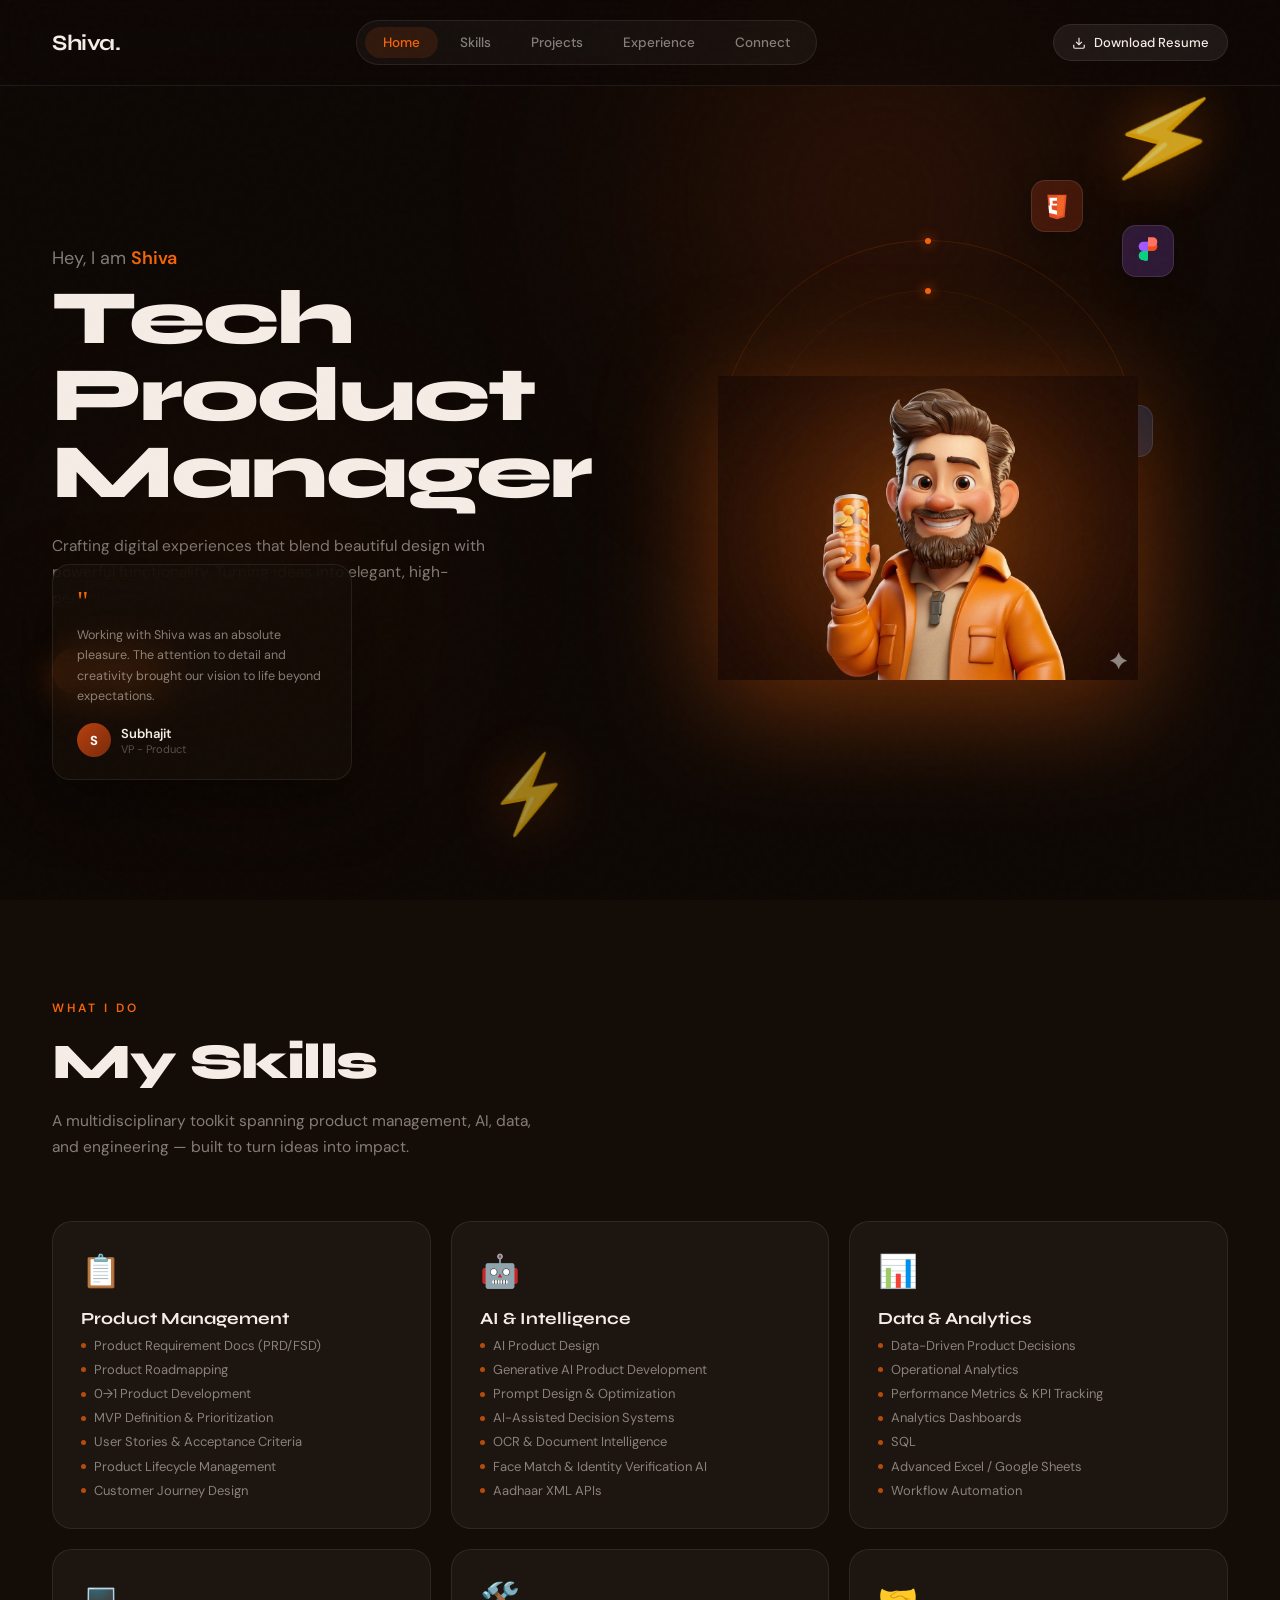
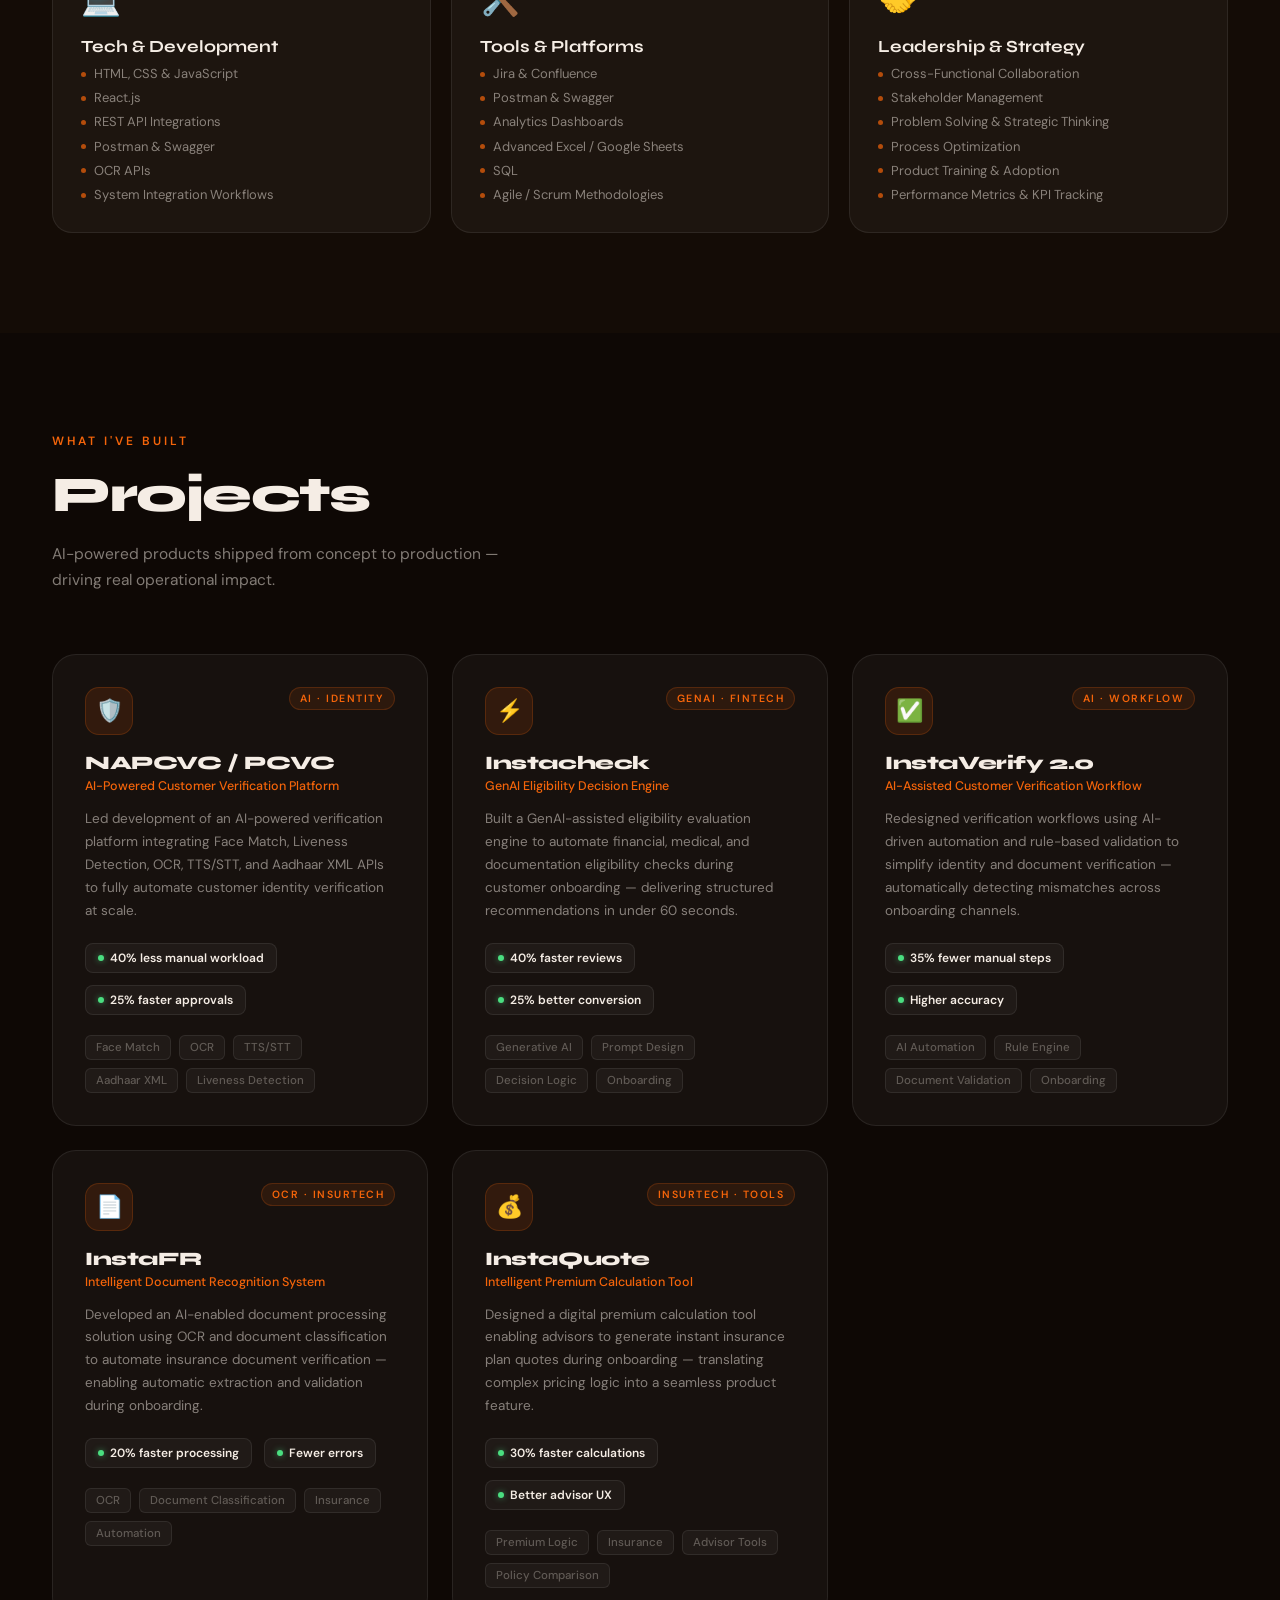
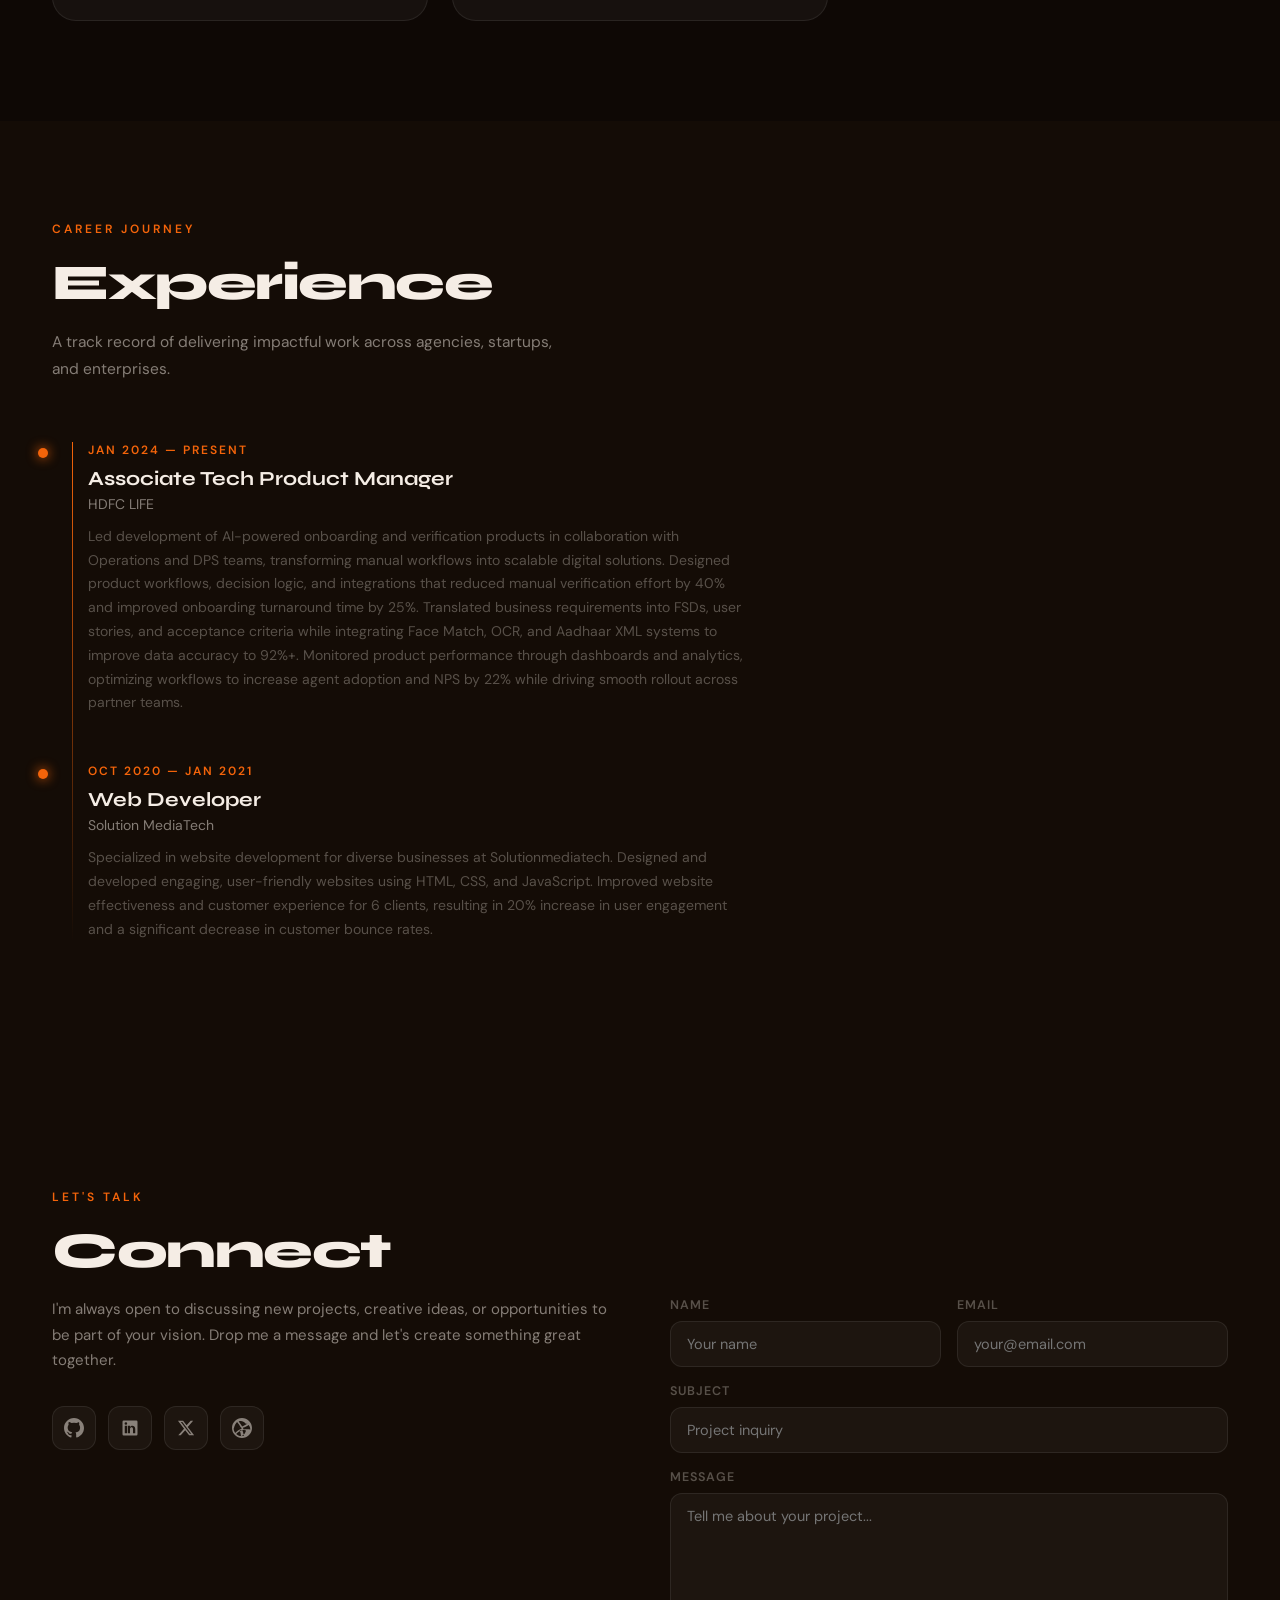
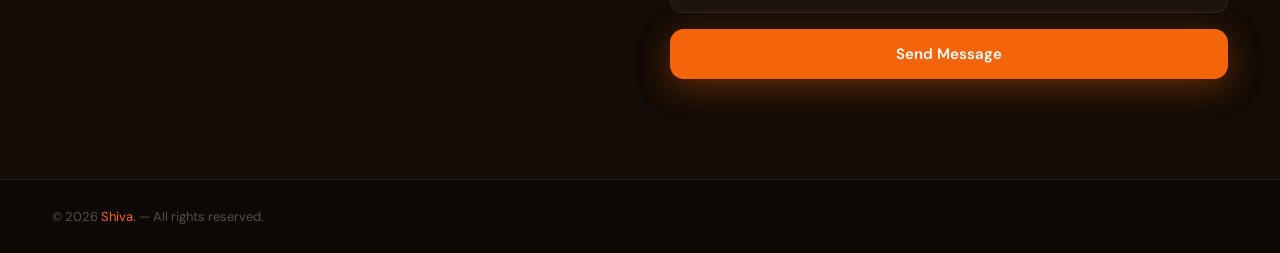
==== commit e56a1c39: "Updated green color theme" ====
--- a/index.html
+++ b/index.html
@@ -51,7 +51,7 @@
       <div class="author-avatar">S</div>
       <div class="author-info">
         <div class="name">Subhajit</div>
-        <div class="role">AVP - Product</div>
+        <div class="role">VP - Product</div>
       </div>
     </div>
   </div>
